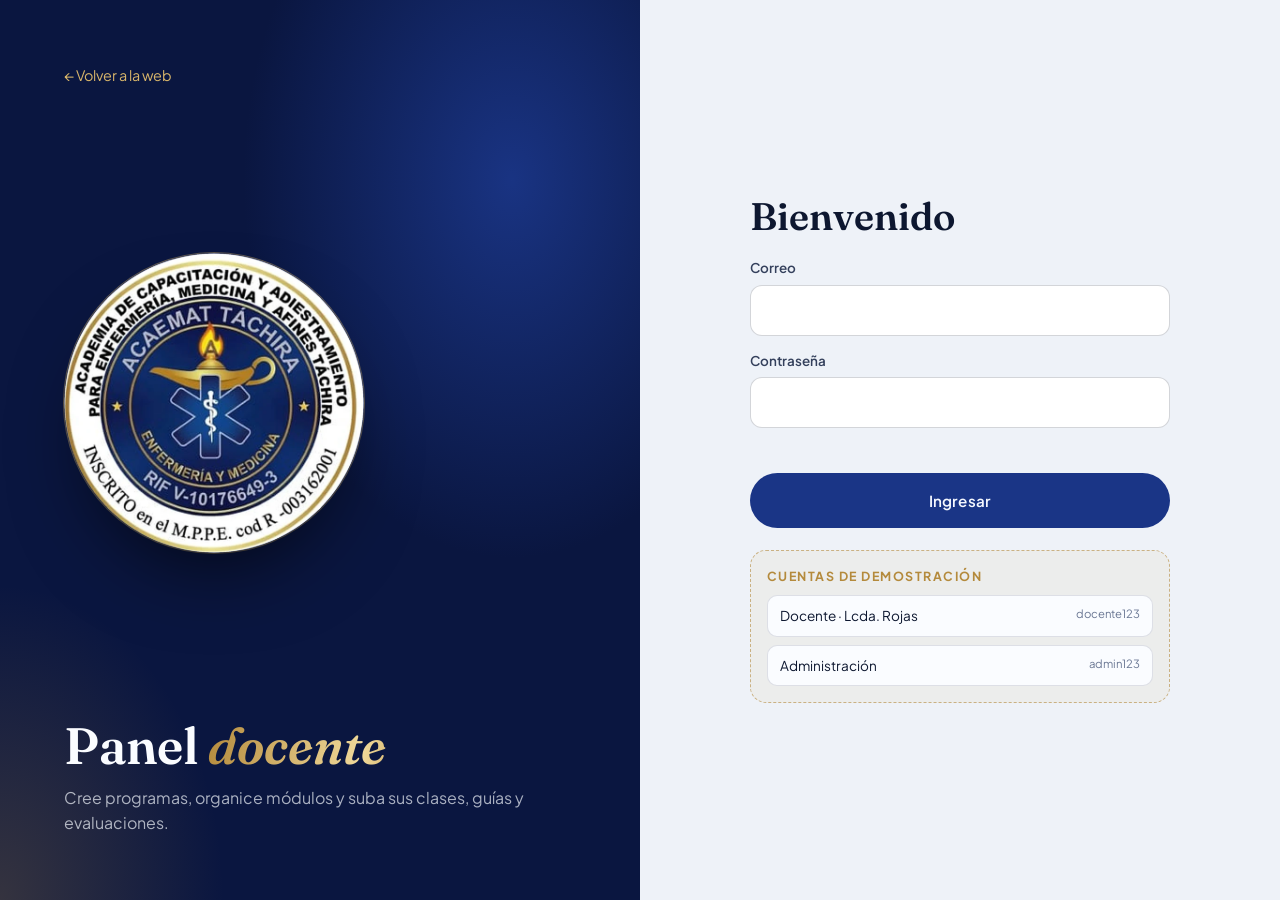
==== admin.html @ 6c2709cf "ACAEMAT Táchira: web pública + aula virtual + panel docente + certificados con QR Co-Authored-By: Cl" ====
<!doctype html>
<html lang="es">
<head>
  <meta charset="utf-8" />
  <meta name="viewport" content="width=device-width, initial-scale=1" />
  <title>Panel docente · ACAEMAT Táchira</title>
  <meta name="theme-color" content="#0A1640" />
  <meta name="robots" content="noindex" />
  <link rel="icon" href="assets/img/favicon.png" />
  <link rel="apple-touch-icon" href="assets/img/apple-touch.png" />
  <link rel="preconnect" href="https://fonts.googleapis.com" />
  <link rel="preconnect" href="https://fonts.gstatic.com" crossorigin />
  <link href="https://fonts.googleapis.com/css2?family=Fraunces:ital,opsz,wght@0,9..144,400;0,9..144,500;0,9..144,600;0,9..144,700;1,9..144,400;1,9..144,500;1,9..144,600&family=Plus+Jakarta+Sans:wght@400;500;600;700;800&display=swap" rel="stylesheet" />
  <link rel="stylesheet" href="styles.css?v=20261112a" />
  <link rel="stylesheet" href="app.css?v=20261112a" />
</head>
<body class="app">
  <div id="app"><noscript><p style="padding:40px">Active JavaScript para usar el Panel docente.</p></noscript></div>
  <script defer src="js/config.js?v=20261112a"></script>
  <script defer src="js/seed.js?v=20261112a"></script>
  <script defer src="js/store.js?v=20261112a"></script>
  <script defer src="lib/qrcode.js?v=20261112a"></script>
  <script defer src="js/cert.js?v=20261112a"></script>
  <script defer src="js/ui.js?v=20261112a"></script>
  <script defer src="js/admin.js?v=20261112a"></script>
</body>
</html>
---- styles.css ----
/* =========================================================================
   ACAEMAT — Estilos base + sitio público
   Paleta tomada del escudo ACAEMAT: azul real, oro de la lámpara y blanco clínico.
   ========================================================================= */

/* ---------- 1. Tokens ---------- */
:root {
  --bg: #EEF2F8;
  --bg-2: #DFE6F1;
  --paper: #FAFCFF;
  --ink: #0D1730;
  --ink-2: #34405C;
  --mute: #6B7894;
  --navy: #1A3586;
  --navy-2: #12276A;
  --navy-3: #0A1640;
  --gold: #B48A3C;
  --gold-2: #D9B66A;
  --gold-3: #F0D99A;
  --line: rgba(13,23,48, .12);
  --line-l: rgba(238,242,248, .14);
  --ok: #2E6B4F;
  --err: #A3262E;

  --f-display: "Fraunces", "Times New Roman", serif;
  --f-body: "Plus Jakarta Sans", system-ui, -apple-system, "Segoe UI", sans-serif;

  --ease-out: cubic-bezier(.16, 1, .3, 1);
  --ease-in-out: cubic-bezier(.65, 0, .35, 1);
  --r: 18px;
  --shadow: 0 1px 2px rgba(13,23,48,.06), 0 12px 32px -12px rgba(10,22,64,.22);
  --pad: clamp(20px, 5vw, 72px);
}

/* ---------- 2. Reset ---------- */
*, *::before, *::after { box-sizing: border-box; }
html { scroll-behavior: smooth; -webkit-text-size-adjust: 100%; }
body { margin: 0; background: var(--bg); color: var(--ink); font: 400 16px/1.6 var(--f-body); -webkit-font-smoothing: antialiased; }
img, svg, video { display: block; max-width: 100%; height: auto; }
a { color: inherit; }
button, input, select, textarea { font: inherit; color: inherit; }
h1, h2, h3, h4 { margin: 0; font-weight: 600; }
p { margin: 0; }
:focus-visible { outline: 2px solid var(--gold); outline-offset: 3px; border-radius: 4px; }
[hidden] { display: none !important; }

/* ---------- 3. Botones y piezas comunes ---------- */
.btn {
  --bgc: var(--ink); --fg: var(--paper);
  display: inline-flex; align-items: center; justify-content: center; gap: .55em;
  padding: .95em 1.6em; border-radius: 999px; border: 1px solid transparent;
  background: var(--bgc); color: var(--fg); text-decoration: none; font-weight: 600; font-size: .95rem; letter-spacing: .01em;
  cursor: pointer; transition: transform .35s var(--ease-out), box-shadow .35s var(--ease-out), background .25s, color .25s;
  position: relative; overflow: hidden; white-space: nowrap;
}
.btn::after { /* brillo dorado al pasar */
  content: ""; position: absolute; inset: 0; background: linear-gradient(110deg, transparent 30%, rgba(240,217,154,.45) 50%, transparent 70%);
  transform: translateX(-120%); transition: transform .8s var(--ease-out);
}
.btn:hover::after { transform: translateX(120%); }
.btn:hover { transform: translateY(-2px); box-shadow: 0 14px 30px -14px rgba(26,53,134,.6); }
.btn:active { transform: translateY(0); }
.btn-navy { --bgc: var(--navy); --fg: #F5F8FF; }
.btn-navy:hover { --bgc: var(--navy-2); }
.btn-gold { --bgc: linear-gradient(135deg, var(--gold-2), var(--gold)); --fg: var(--navy-3); background: linear-gradient(135deg, var(--gold-2), var(--gold)); }
.btn-line { --bgc: transparent; --fg: var(--ink); border-color: rgba(13,23,48,.28); }
.btn-line:hover { border-color: var(--navy); color: var(--navy); }
.btn-ghost { --bgc: transparent; --fg: var(--ink-2); padding: .6em 1em; }
.btn-ghost:hover { box-shadow: none; background: rgba(13,23,48,.06); }
.btn-sm { padding: .65em 1.15em; font-size: .88rem; }
.btn-block { width: 100%; }
.btn[disabled] { opacity: .5; pointer-events: none; }

.eyebrow { display: inline-flex; align-items: center; gap: .6em; font-size: .78rem; font-weight: 700; letter-spacing: .16em; text-transform: uppercase; color: var(--navy); }
.eyebrow--light { color: var(--gold-2); }
.eyebrow .dot { width: 7px; height: 7px; border-radius: 50%; background: var(--gold); box-shadow: 0 0 0 4px rgba(180,138,60,.2); }

em { font-style: italic; }
.gold {
  background: linear-gradient(100deg, var(--gold) 0%, var(--gold-3) 40%, var(--gold) 60%, #8C6A2A 100%);
  background-size: 220% 100%; -webkit-background-clip: text; background-clip: text; color: transparent;
  animation: goldSheen 7s var(--ease-in-out) infinite;
}
@keyframes goldSheen { 0%,100% { background-position: 100% 0; } 50% { background-position: 0 0; } }

/* Portadas tipográficas de cursos */
.cover {
  --c: var(--navy);
  position: relative; aspect-ratio: 16 / 10; border-radius: calc(var(--r) - 6px); overflow: hidden;
  background-color: var(--c); background-size: cover; background-position: center;
  background-image:
    radial-gradient(120% 90% at 85% 10%, rgba(240,217,154,.35), transparent 55%),
    radial-gradient(80% 80% at 0% 100%, rgba(0,0,0,.35), transparent 60%),
    repeating-linear-gradient(135deg, rgba(255,255,255,.035) 0 2px, transparent 2px 14px);
  color: #EAF0FF; isolation: isolate;
}
.cover-art { position: absolute; right: -6%; bottom: -14%; width: 62%; opacity: .9; color: var(--gold-3); transition: transform .9s var(--ease-out); }
.cover-art .ico { width: 100%; height: auto; stroke-width: 1.6; filter: drop-shadow(0 6px 18px rgba(0,0,0,.25)); }
.cover-cat, .cover-hours { position: absolute; top: 14px; font-size: .7rem; font-weight: 700; letter-spacing: .14em; text-transform: uppercase; }
.cover-cat { left: 16px; padding: .35em .8em; border-radius: 99px; background: rgba(255,244,222,.14); backdrop-filter: blur(6px); -webkit-backdrop-filter: blur(6px); }
.cover-hours { right: 16px; font-family: var(--f-display); font-size: 1.05rem; letter-spacing: .02em; text-transform: none; font-weight: 600; }
.cover.has-img .cover-art { display: none; }
.cover.has-img::before { content: ""; position: absolute; inset: 0; background: linear-gradient(180deg, rgba(0,0,0,.35), transparent 45%); z-index: -1; }

.ico { width: 22px; height: 22px; }

/* Toasts */
.toasts { position: fixed; left: 50%; bottom: 24px; transform: translateX(-50%); display: grid; gap: 8px; z-index: 300; pointer-events: none; }
.toast { background: var(--ink); color: var(--paper); padding: .8em 1.3em; border-radius: 12px; font-size: .92rem; box-shadow: var(--shadow); animation: toastIn .45s var(--ease-out); }
.toast.ok { background: var(--ok); } .toast.err { background: var(--err); }
.toast.out { opacity: 0; transform: translateY(8px); transition: .4s var(--ease-out); }
@keyframes toastIn { from { opacity: 0; transform: translateY(12px); } }

/* ---------- 4. Splash ---------- */
.splash {
  position: fixed; inset: 0; z-index: 500; display: grid; place-content: center; justify-items: center; gap: 22px;
  background: var(--navy-3); transition: opacity .7s var(--ease-out), visibility .7s;
  animation: splashSafety .01s 4.5s forwards;
}
.splash img { width: 120px; height: 120px; animation: splashPop 1.2s var(--ease-out) both; }
.splash-line { width: 140px; height: 1px; background: linear-gradient(90deg, transparent, var(--gold-2), transparent); transform-origin: center; animation: splashLine 1.1s .2s var(--ease-out) both; }
.splash.is-out { opacity: 0; visibility: hidden; pointer-events: none; }
@keyframes splashPop { from { opacity: 0; transform: scale(.85) rotate(-8deg); } }
@keyframes splashLine { from { transform: scaleX(0); } }
@keyframes splashSafety { to { opacity: 0; visibility: hidden; pointer-events: none; } }

/* ---------- 5. Navegación ---------- */
.nav {
  position: fixed; top: 14px; left: 50%; transform: translateX(-50%); z-index: 100;
  width: min(1180px, calc(100% - 28px)); display: flex; align-items: center; gap: 28px;
  padding: 10px 12px 10px 16px; border-radius: 999px;
  background: rgba(250,252,255,.62); border: 1px solid rgba(255,255,255,.6);
  backdrop-filter: blur(14px) saturate(1.3); -webkit-backdrop-filter: blur(14px) saturate(1.3);
  transition: background .35s, box-shadow .35s;
}
@supports not (backdrop-filter: blur(1px)) { .nav { background: rgba(250,252,255,.96); } }
.nav.is-scrolled { background: rgba(250,252,255,.9); box-shadow: 0 10px 30px -18px rgba(10,22,64,.35); }
.nav-brand { display: flex; align-items: center; gap: 10px; text-decoration: none; margin-right: auto; }
.nav-brand img { border-radius: 50%; }
.nav-brand span { display: grid; line-height: 1.05; }
.nav-brand strong { font-family: var(--f-display); font-size: 1.35rem; letter-spacing: .06em; color: var(--navy); }
.nav-brand small { font-size: .68rem; letter-spacing: .14em; text-transform: uppercase; color: var(--mute); }
.nav-links { display: flex; gap: 26px; }
.nav-links a { text-decoration: none; font-size: .92rem; font-weight: 500; color: var(--ink-2); position: relative; white-space: nowrap; }
.nav-links a::after { content: ""; position: absolute; left: 0; right: 0; bottom: -4px; height: 1px; background: var(--navy); transform: scaleX(0); transform-origin: right; transition: transform .45s var(--ease-out); }
.nav-links a:hover::after { transform: scaleX(1); transform-origin: left; }
.nav-burger { display: none; width: 42px; height: 42px; border-radius: 50%; border: 0; background: var(--ink); cursor: pointer; place-content: center; gap: 5px; }
.nav-burger span { display: block; width: 16px; height: 1.5px; background: var(--paper); transition: transform .3s var(--ease-out); }
.nav.is-open .nav-burger span:first-child { transform: translateY(3.25px) rotate(45deg); }
.nav.is-open .nav-burger span:last-child { transform: translateY(-3.25px) rotate(-45deg); }

/* ---------- 6. Hero ---------- */
.hero {
  position: relative; min-height: 100svh; display: grid; grid-template-columns: 1.05fr .95fr; align-items: center; gap: 4vw;
  padding: 130px var(--pad) 70px; max-width: 1400px; margin: 0 auto;
}
.hero-paper { position: absolute; inset: 0; z-index: -1; pointer-events: none;
  background:
    radial-gradient(60% 50% at 78% 40%, rgba(217,182,106,.28), transparent 70%),
    radial-gradient(40% 40% at 10% 90%, rgba(26,53,134,.08), transparent 70%);
}
.hero-title { font-family: var(--f-display); font-weight: 600; font-size: clamp(2.6rem, 5.6vw, 5.4rem); line-height: .98; letter-spacing: -.015em; margin: 22px 0 26px; color: var(--ink); }
.hero-title .ln { display: block; }
.hero-title em { font-weight: 500; }
.hero-sub { max-width: 44ch; font-size: clamp(1rem, 1.25vw, 1.15rem); color: var(--ink-2); }
.hero-actions { display: flex; flex-wrap: wrap; gap: 12px; margin-top: 34px; }
.hero-stats { display: flex; gap: clamp(20px, 4vw, 54px); margin: 54px 0 0; padding-top: 26px; border-top: 1px solid var(--line); }
.hero-stats div { display: grid; gap: 2px; }
.hero-stats dt { font-family: var(--f-display); font-size: 2.3rem; font-weight: 600; color: var(--navy); line-height: 1; }
.hero-stats dd { margin: 0; font-size: .82rem; color: var(--mute); }

.hero-seal { position: relative; aspect-ratio: 1; width: min(560px, 100%); justify-self: center; display: grid; place-items: center; }
.seal-ring { position: absolute; inset: 0; width: 100%; height: 100%; animation: spin 60s linear infinite; }
.seal-ring text { font: 600 13.5px var(--f-body); letter-spacing: .32em; fill: var(--navy); opacity: .55; }
.seal-glow { position: absolute; inset: 14%; border-radius: 50%; background: radial-gradient(circle, rgba(240,217,154,.75), rgba(217,182,106,.15) 60%, transparent 72%); filter: blur(18px); }
.seal-img { position: relative; width: 70%; height: auto; aspect-ratio: 1; border-radius: 50%; box-shadow: 0 40px 80px -30px rgba(10,22,64,.55), 0 0 0 1px rgba(180,138,60,.4), 0 0 0 10px rgba(250,252,255,.6); transition: transform .9s var(--ease-out); will-change: transform; }
.seal-card { position: absolute; display: flex; align-items: center; gap: 12px; padding: 12px 16px; border-radius: 14px; background: var(--paper); box-shadow: var(--shadow); font-size: .8rem; line-height: 1.25; animation: float 6s var(--ease-in-out) infinite; }
.seal-card strong { display: block; font-size: .86rem; }
.seal-card small { color: var(--mute); }
.seal-card--a { left: -4%; top: 16%; }
.seal-card--b { right: -6%; bottom: 14%; animation-delay: -3s; }
.mini-ico { width: 30px; height: 30px; border-radius: 50%; display: grid; place-items: center; background: var(--ok); color: #fff; font-weight: 700; }
.mini-bar { width: 44px; height: 6px; border-radius: 9px; background: var(--bg-2); overflow: hidden; }
.mini-bar i { display: block; height: 100%; background: linear-gradient(90deg, var(--gold), var(--navy)); }
@keyframes spin { to { transform: rotate(360deg); } }
@keyframes float { 50% { transform: translateY(-10px); } }

/* ---------- 7. Marquesina ---------- */
.marquee { background: var(--navy); color: var(--gold-3); overflow: hidden; padding: 20px 0; border-block: 1px solid rgba(217,182,106,.35); }
.marquee-track { display: flex; width: max-content; gap: 34px; align-items: center; animation: marquee 42s linear infinite; font-family: var(--f-display); font-size: clamp(1.4rem, 2.4vw, 2rem); font-style: italic; white-space: nowrap; }
.marquee-track i { font-style: normal; font-size: .8em; color: var(--gold); }
.marquee:hover .marquee-track { animation-play-state: paused; }
@keyframes marquee { to { transform: translateX(-50%); } }

/* ---------- 8. Programas ---------- */
.programs { max-width: 1320px; margin: 0 auto; padding: clamp(80px, 11vw, 150px) var(--pad); }
.sec-head { display: grid; gap: 18px; max-width: 760px; margin-bottom: 44px; }
.sec-title { font-family: var(--f-display); font-size: clamp(2.3rem, 4.8vw, 4rem); line-height: 1.02; letter-spacing: -.01em; }
.sec-title em { color: var(--navy); font-weight: 500; }
.sec-title.light { color: var(--paper); }
.sec-lead { color: var(--ink-2); font-size: 1.05rem; max-width: 58ch; }

.filters { display: flex; flex-wrap: wrap; gap: 8px; margin-bottom: 34px; }
.chip { padding: .55em 1.1em; border-radius: 99px; border: 1px solid var(--line); background: transparent; cursor: pointer; font-size: .88rem; font-weight: 500; color: var(--ink-2); transition: .25s var(--ease-out); }
.chip:hover { border-color: var(--navy); color: var(--navy); }
.chip[aria-selected="true"] { background: var(--ink); border-color: var(--ink); color: var(--paper); }
.chip b { font-weight: 600; opacity: .55; margin-left: .3em; }

.course-grid { display: grid; grid-template-columns: repeat(auto-fill, minmax(300px, 1fr)); gap: 22px; }
.course-card {
  position: relative; display: flex; flex-direction: column; gap: 16px; padding: 10px 10px 22px; border-radius: var(--r);
  background: var(--paper); border: 1px solid var(--line); cursor: pointer;
  transition: transform .6s var(--ease-out), box-shadow .6s var(--ease-out), border-color .3s;
  transform-style: preserve-3d; will-change: transform;
}
.course-card::before { /* halo que sigue al puntero */
  content: ""; position: absolute; inset: 0; border-radius: inherit; pointer-events: none; opacity: 0; transition: opacity .4s;
  background: radial-gradient(380px circle at var(--mx, 50%) var(--my, 50%), rgba(217,182,106,.22), transparent 45%);
}
.course-card:hover { box-shadow: 0 30px 60px -30px rgba(10,22,64,.45); border-color: rgba(180,138,60,.45); }
.course-card:hover::before { opacity: 1; }
.course-card:hover .cover-art { transform: translate(-4%, -4%) rotate(-6deg) scale(1.05); }
.course-card.is-hidden { display: none; }
.course-body { padding: 0 10px; display: grid; gap: 8px; flex: 1; }
.course-body h3 { font-family: var(--f-display); font-size: 1.6rem; line-height: 1.08; }
.course-body p { font-size: .93rem; color: var(--ink-2); }
.course-meta { display: flex; flex-wrap: wrap; gap: 6px 14px; padding: 14px 10px 0; margin-top: auto; border-top: 1px dashed var(--line); font-size: .8rem; color: var(--mute); }
.course-meta span::before { content: "◆"; font-size: .6em; color: var(--gold); margin-right: .5em; vertical-align: .15em; }
.badge-feat { position: absolute; top: -10px; right: 18px; z-index: 2; padding: .3em .8em; border-radius: 99px; background: var(--gold-2); color: var(--navy-3); font-size: .7rem; font-weight: 700; letter-spacing: .1em; text-transform: uppercase; }

/* ---------- 9. Método ---------- */
.method { background: var(--navy-3); color: var(--paper); position: relative; overflow: hidden; }
.method::before { content: ""; position: absolute; inset: 0; background: radial-gradient(50% 60% at 85% 20%, rgba(26,53,134,.9), transparent 70%), radial-gradient(40% 50% at 10% 100%, rgba(180,138,60,.18), transparent 70%); }
.method-inner { position: relative; max-width: 1320px; margin: 0 auto; padding: clamp(80px, 11vw, 150px) var(--pad); display: grid; grid-template-columns: 1fr 1.05fr; gap: clamp(40px, 6vw, 90px); align-items: center; }
.method-copy { display: grid; gap: 22px; }
.steps { list-style: none; padding: 0; margin: 20px 0 0; display: grid; gap: 4px; }
.steps li { display: grid; grid-template-columns: 56px 1fr; gap: 14px; padding: 20px 0; border-top: 1px solid var(--line-l); }
.steps .n { font-family: var(--f-display); font-size: 1.6rem; color: var(--gold-2); line-height: 1; }
.steps h3 { font-family: var(--f-display); font-size: 1.55rem; font-weight: 600; margin-bottom: 4px; }
.steps p { color: rgba(238,242,248,.72); font-size: .95rem; }

.device { border-radius: 18px; background: #FAFCFF; color: var(--ink); box-shadow: 0 60px 120px -40px rgba(0,0,0,.7), 0 0 0 1px rgba(217,182,106,.3); overflow: hidden; transform: perspective(1400px) rotateY(-8deg) rotateX(4deg); transition: transform 1s var(--ease-out); }
.device:hover { transform: perspective(1400px) rotateY(-2deg) rotateX(1deg); }
.device-bar { display: flex; align-items: center; gap: 6px; padding: 12px 16px; background: var(--bg-2); font-size: .72rem; color: var(--mute); }
.device-bar i { width: 10px; height: 10px; border-radius: 50%; background: rgba(13,23,48,.18); }
.device-bar span { margin-left: 10px; letter-spacing: .08em; }
.device-body { display: grid; grid-template-columns: 38% 1fr; min-height: 360px; }
.device-body aside { background: var(--paper); border-right: 1px solid var(--line); padding: 18px 14px; display: grid; align-content: start; gap: 6px; font-size: .78rem; }
.d-k { font-size: .62rem; letter-spacing: .14em; text-transform: uppercase; color: var(--mute); margin-top: 8px; font-weight: 700; }
.d-l { padding: 7px 9px; border-radius: 8px; display: flex; gap: 8px; align-items: center; }
.d-l::before { content: ""; flex: none; width: 12px; height: 12px; border-radius: 50%; border: 1.5px solid rgba(13,23,48,.25); }
.d-l.done::before { background: var(--ok); border-color: var(--ok); }
.d-l.now { background: rgba(26,53,134,.08); color: var(--navy); font-weight: 600; }
.d-l.now::before { border-color: var(--navy); }
.d-main { padding: 22px; display: grid; align-content: start; gap: 10px; }
.d-tag { font-size: .62rem; letter-spacing: .14em; text-transform: uppercase; color: var(--navy); font-weight: 700; }
.d-q { font-family: var(--f-display); font-size: 1.35rem; line-height: 1.15; margin-bottom: 6px; }
.d-o { padding: 10px 12px; border: 1px solid var(--line); border-radius: 10px; font-size: .82rem; }
.d-o.sel { border-color: var(--navy); background: rgba(26,53,134,.06); color: var(--navy); font-weight: 600; }
.d-prog { margin-top: 14px; display: grid; gap: 6px; font-size: .7rem; color: var(--mute); }
.d-prog b { height: 8px; border-radius: 9px; background: var(--bg-2); overflow: hidden; }
.d-prog i { display: block; height: 100%; width: 62%; background: linear-gradient(90deg, var(--gold), var(--navy)); border-radius: inherit; transition: width 1.6s var(--ease-out); }

/* ---------- 10. Aval ---------- */
.aval { max-width: 1320px; margin: 0 auto; padding: clamp(80px, 11vw, 150px) var(--pad); display: grid; gap: 70px; }
.aval-quote { margin: 0; max-width: 980px; }
.aval-quote blockquote { margin: 0; font-family: var(--f-display); font-style: italic; font-weight: 500; font-size: clamp(1.8rem, 3.6vw, 3.1rem); line-height: 1.15; color: var(--ink); text-indent: -.4em; }
.aval-quote figcaption { margin-top: 20px; font-size: .78rem; letter-spacing: .16em; text-transform: uppercase; color: var(--navy); font-weight: 700; }
.aval-grid { display: grid; grid-template-columns: repeat(4, 1fr); gap: 0; border-top: 1px solid var(--ink); }
.aval-item { padding: 28px 28px 0 0; display: grid; gap: 10px; align-content: start; }
.aval-item + .aval-item { padding-left: 28px; border-left: 1px solid var(--line); }
.aval-k { font-size: .72rem; letter-spacing: .14em; text-transform: uppercase; color: var(--mute); font-weight: 700; }
.aval-item strong { font-family: var(--f-display); font-size: 1.7rem; font-weight: 600; color: var(--navy); line-height: 1.1; }
.aval-item p { color: var(--ink-2); font-size: .94rem; }

/* ---------- 11. Inscripción ---------- */
.enroll { max-width: 1320px; margin: 0 auto clamp(60px, 8vw, 110px); padding: 0 var(--pad); display: grid; grid-template-columns: 1fr 1fr; gap: clamp(36px, 6vw, 90px); align-items: start; }
.enroll-copy { display: grid; gap: 20px; position: sticky; top: 120px; }
.enroll-facts { list-style: none; padding: 0; margin: 16px 0 0; display: grid; gap: 14px; }
.enroll-facts li { display: grid; gap: 2px; padding-top: 14px; border-top: 1px solid var(--line); }
.enroll-facts span { font-size: .75rem; letter-spacing: .12em; text-transform: uppercase; color: var(--mute); }
.enroll-facts a { color: var(--navy); }
.enroll-form { position: relative; display: grid; gap: 16px; padding: clamp(24px, 3.4vw, 40px); border-radius: 24px; background: var(--paper); border: 1px solid var(--line); box-shadow: var(--shadow); }
label { display: grid; gap: 6px; font-size: .84rem; font-weight: 600; color: var(--ink-2); }
label small { font-weight: 400; color: var(--mute); }
input, select, textarea {
  width: 100%; padding: .8em .95em; border-radius: 12px; border: 1px solid rgba(13,23,48,.18); background: #fff; font-size: .96rem; font-weight: 400;
  transition: border-color .2s, box-shadow .2s;
}
input:focus, select:focus, textarea:focus { outline: none; border-color: var(--navy); box-shadow: 0 0 0 4px rgba(26,53,134,.1); }
input.invalid, select.invalid { border-color: var(--err); }
.row2 { display: grid; grid-template-columns: 1fr 1fr; gap: 14px; }
.form-ok { position: absolute; inset: 0; border-radius: inherit; background: var(--paper); display: grid; place-content: center; justify-items: center; gap: 18px; padding: 30px; text-align: center; animation: toastIn .5s var(--ease-out); }
.form-ok svg { width: 74px; height: 74px; fill: none; stroke: var(--ok); stroke-width: 2.4; stroke-linecap: round; stroke-linejoin: round; }
.form-ok circle { stroke-dasharray: 152; stroke-dashoffset: 152; animation: draw .9s var(--ease-out) forwards; }
.form-ok path { stroke-dasharray: 40; stroke-dashoffset: 40; animation: draw .5s .7s var(--ease-out) forwards; }
@keyframes draw { to { stroke-dashoffset: 0; } }

/* ---------- 12. Pie ---------- */
.foot { background: var(--ink); color: rgba(238,242,248,.75); padding: 70px var(--pad) 34px; display: grid; grid-template-columns: 1fr 1.4fr; gap: 40px; font-size: .9rem; }
.foot-brand { display: flex; gap: 16px; align-items: center; }
.foot-brand img { border-radius: 50%; }
.foot-brand strong { font-family: var(--f-display); font-size: 1.5rem; color: var(--gold-2); letter-spacing: .06em; }
.foot-cols { display: grid; grid-template-columns: repeat(3, 1fr); gap: 20px; }
.foot-cols div { display: grid; gap: 8px; align-content: start; }
.foot-cols h4 { font-size: .72rem; letter-spacing: .16em; text-transform: uppercase; color: var(--gold-2); margin-bottom: 6px; }
.foot-cols a { text-decoration: none; } .foot-cols a:hover { color: var(--paper); }
.foot-note { grid-column: 1 / -1; padding-top: 26px; border-top: 1px solid var(--line-l); font-size: .8rem; color: rgba(238,242,248,.45); }

/* ---------- 13. Diálogo de programa ---------- */
.course-dialog { width: min(860px, calc(100% - 24px)); max-height: calc(100svh - 40px); padding: 0; border: 0; border-radius: 24px; background: var(--paper); color: var(--ink); box-shadow: 0 50px 120px -30px rgba(0,0,0,.6); }
.course-dialog::backdrop { background: rgba(13,23,48,.55); backdrop-filter: blur(4px); -webkit-backdrop-filter: blur(4px); }
.course-dialog[open] { animation: dlgIn .5s var(--ease-out); }
@keyframes dlgIn { from { opacity: 0; transform: translateY(24px) scale(.98); } }
.dlg-inner { display: grid; }
.dlg-inner .cover { aspect-ratio: 21 / 8; border-radius: 0; }
.dlg-body { padding: clamp(22px, 4vw, 40px); display: grid; gap: 18px; }
.dlg-body h2 { font-family: var(--f-display); font-size: clamp(2rem, 4vw, 2.8rem); line-height: 1.02; }
.dlg-facts { display: flex; flex-wrap: wrap; gap: 8px; }
.dlg-facts span { padding: .4em .9em; border-radius: 99px; background: var(--bg); font-size: .82rem; font-weight: 600; color: var(--ink-2); }
.syllabus { display: grid; gap: 0; border-top: 1px solid var(--line); }
.syllabus details { border-bottom: 1px solid var(--line); }
.syllabus summary { cursor: pointer; list-style: none; display: flex; justify-content: space-between; gap: 10px; padding: 14px 0; font-weight: 600; }
.syllabus summary::-webkit-details-marker { display: none; }
.syllabus summary::after { content: "+"; font-size: 1.3rem; line-height: 1; color: var(--navy); transition: transform .3s; }
.syllabus details[open] summary::after { transform: rotate(45deg); }
.syllabus ul { margin: 0 0 14px; padding-left: 20px; color: var(--ink-2); font-size: .92rem; display: grid; gap: 4px; }
.dlg-actions { display: flex; flex-wrap: wrap; gap: 10px; justify-content: flex-end; padding-top: 6px; }
.dlg-close { position: absolute; top: 14px; right: 14px; width: 42px; height: 42px; border-radius: 50%; border: 0; background: rgba(250,252,255,.9); cursor: pointer; font-size: 1.3rem; z-index: 3; }

/* ---------- 14. Revelado ---------- */
.reveal { opacity: 0; transform: translateY(34px); transition: opacity 1s var(--ease-out), transform 1s var(--ease-out); }
.reveal.is-visible { opacity: 1; transform: none; }
.reveal[data-split] { opacity: 1; transform: none; }
.no-js .reveal { opacity: 1; transform: none; }

/* ---------- 15. Responsivo ---------- */
@media (max-width: 1024px) {
  .hero { grid-template-columns: 1fr; padding-top: 120px; text-align: left; }
  .hero-seal { width: min(440px, 88%); order: -1; margin-top: 10px; }
  .method-inner { grid-template-columns: 1fr; }
  .device { transform: none; }
  .enroll { grid-template-columns: 1fr; }
  .enroll-copy { position: static; }
}
@media (max-width: 1120px) {
  .nav-links { position: fixed; top: 72px; left: 0; right: 0; flex-direction: column; gap: 0; padding: 10px; border-radius: 22px; background: var(--paper); box-shadow: var(--shadow); opacity: 0; visibility: hidden; transform: translateY(-8px); transition: .35s var(--ease-out); }
  .nav-links a { padding: 14px 16px; font-size: 1.05rem; }
  .nav.is-open .nav-links { opacity: 1; visibility: visible; transform: none; }
  .nav-burger { display: grid; }
  .nav > .btn { display: none; }
  .aval-grid { grid-template-columns: 1fr; }
  .aval-item + .aval-item { padding-left: 0; border-left: 0; border-top: 1px solid var(--line); margin-top: 24px; }
  .foot { grid-template-columns: 1fr; }
  .seal-card--a { left: -2%; top: 6%; }
  .seal-card--b { right: -2%; bottom: 4%; }
}
@media (max-width: 560px) {
  .hero-stats { gap: 18px; justify-content: space-between; }
  .hero-stats dt { font-size: 1.8rem; }
  .row2 { grid-template-columns: 1fr; }
  .device-body { grid-template-columns: 1fr; }
  .device-body aside { display: none; }
  .foot-cols { grid-template-columns: 1fr 1fr; }
  .seal-card { padding: 9px 12px; font-size: .72rem; }
  .seal-card small { display: none; }
}

/* Solo efectos intrusivos se desactivan con movimiento reducido */
@media (prefers-reduced-motion: reduce) {
  .seal-ring { animation-duration: 180s; }
  .seal-card { animation: none; }
}
.sec-title em.gold, .hero-title em.gold { color: transparent; }
.dlg-inner .cover-art { width: 30%; right: 4%; bottom: -22%; }
label { display: flex; flex-wrap: wrap; align-items: baseline; column-gap: .4em; row-gap: 6px; }
label > input:not([type=radio]):not([type=checkbox]), label > select, label > textarea, label > .hint { flex-basis: 100%; }
@media (max-width: 1024px) { .hero-seal { width: min(360px, 74%); } }
@media (max-width: 560px) { .hero { padding-top: 104px; gap: 18px; } .hero-seal { width: 66%; } .seal-card--a { left: -18%; } .seal-card--b { right: -18%; } }

@media (max-width: 1200px) and (min-width: 821px) {
  .aval-grid { grid-template-columns: 1fr 1fr; }
  .aval-item:nth-child(odd) { padding-left: 0; border-left: 0; }
  .aval-item:nth-child(n+3) { border-top: 1px solid var(--line); margin-top: 24px; }
}

/* =========================================================================
   ACAEMAT Táchira — Identidad propia
   Portada nocturna en azul real, pulso de ECG y franja dorada.
   ========================================================================= */
body { overflow-x: clip; }
.hero-title { font-weight: 500; font-size: clamp(2.5rem, 5vw, 4.7rem); line-height: 1.02; letter-spacing: -.025em; font-variation-settings: "opsz" 144; }
.sec-title { font-weight: 500; font-size: clamp(2.1rem, 4.2vw, 3.5rem); line-height: 1.06; letter-spacing: -.02em; font-variation-settings: "opsz" 144; }
.course-body h3 { font-weight: 500; font-size: 1.4rem; letter-spacing: -.01em; }
.nav-brand strong { font-size: 1.2rem; letter-spacing: .08em; }

/* Portada oscura a todo lo ancho */
.hero { isolation: isolate; color: #F5F8FF; }
.hero-paper {
  inset: 0 auto 0 50%; width: 100vw; margin-left: -50vw; overflow: hidden;
  background:
    radial-gradient(55% 60% at 76% 42%, rgba(217,182,106,.22), transparent 70%),
    radial-gradient(45% 50% at 8% 100%, rgba(66,120,230,.28), transparent 70%),
    linear-gradient(160deg, #13296E 0%, #0A1640 55%, #060E2B 100%);
}
.hero-paper::before { /* retícula clínica muy sutil */
  content: ""; position: absolute; inset: 0; opacity: .5;
  background-image: linear-gradient(rgba(255,255,255,.035) 1px, transparent 1px), linear-gradient(90deg, rgba(255,255,255,.035) 1px, transparent 1px);
  background-size: 48px 48px;
  -webkit-mask-image: radial-gradient(80% 70% at 50% 40%, #000, transparent);
          mask-image: radial-gradient(80% 70% at 50% 40%, #000, transparent);
}
.hero-pulse { position: absolute; left: 0; right: 0; bottom: 9%; width: 100%; height: 120px; overflow: visible; }
.hero-pulse path { fill: none; stroke: var(--gold-2); stroke-width: 2; stroke-linejoin: round; stroke-linecap: round; opacity: .55;
  stroke-dasharray: 260 2400; stroke-dashoffset: 2660; animation: pulseRun 5.5s linear infinite; filter: drop-shadow(0 0 6px rgba(240,217,154,.8)); }
@keyframes pulseRun { to { stroke-dashoffset: 0; } }
.hero .eyebrow { color: var(--gold-2); }
.hero .eyebrow .dot { background: #FF6B5A; box-shadow: 0 0 0 4px rgba(255,107,90,.22); animation: beat 1.4s ease-in-out infinite; }
@keyframes beat { 0%, 60%, 100% { transform: scale(1); } 15% { transform: scale(1.45); } 30% { transform: scale(1.1); } 45% { transform: scale(1.35); } }
.hero-title { color: #FFFFFF; }
.hero-sub { color: rgba(238,242,248,.76); }
.hero .btn-navy { --bgc: linear-gradient(135deg, var(--gold-2), var(--gold)); --fg: #0A1640; background: linear-gradient(135deg, var(--gold-2), var(--gold)); }
.hero .btn-line { --fg: #F5F8FF; border-color: rgba(238,242,248,.35); }
.hero .btn-line:hover { border-color: var(--gold-2); color: var(--gold-2); }
.hero-stats { border-top-color: rgba(238,242,248,.14); }
.hero-stats dt { color: var(--gold-2); }
.hero-stats dd { color: rgba(238,242,248,.6); }
.seal-ring text { fill: var(--gold-2); opacity: .7; }
.seal-glow { background: radial-gradient(circle, rgba(240,217,154,.55), rgba(66,120,230,.18) 60%, transparent 72%); }
.seal-img { box-shadow: 0 40px 90px -30px rgba(0,0,0,.7), 0 0 0 1px rgba(217,182,106,.6), 0 0 0 12px rgba(255,255,255,.06); }
.seal-card { color: var(--ink); }

/* Navegación sobre la portada oscura */
.nav { background: rgba(250,252,255,.88); }

/* Franja dorada */
.marquee { background: linear-gradient(90deg, var(--gold), var(--gold-2) 50%, var(--gold)); color: #0A1640; border-block: 0; }
.marquee-track { font-style: normal; font-weight: 500; letter-spacing: -.01em; }
.marquee-track i { color: #B23A3A; font-size: .7em; }

@media (max-width: 1024px) { .hero-pulse { bottom: auto; top: 46%; } }
---- app.css ----
/* =========================================================================
   ACAEMAT — Aula virtual y panel docente (se carga después de styles.css)
   ========================================================================= */
body.app { background: var(--bg); min-height: 100svh; }

/* ---------- Acceso ---------- */
.auth { min-height: 100svh; display: grid; grid-template-columns: 1fr 1fr; }
.auth-art { position: relative; overflow: hidden; background: var(--navy-3); color: var(--paper); padding: clamp(28px, 5vw, 64px); display: grid; align-content: space-between; gap: 40px; }
.auth-art::before { content: ""; position: absolute; inset: 0; background: radial-gradient(60% 60% at 80% 20%, rgba(26,53,134,.95), transparent 70%), radial-gradient(50% 50% at 0% 100%, rgba(180,138,60,.25), transparent 70%); }
.auth-art > * { position: relative; }
.auth-art .back { color: var(--gold-2); text-decoration: none; font-size: .9rem; }
.auth-seal { width: min(300px, 70%); border-radius: 50%; box-shadow: 0 40px 80px -30px rgba(0,0,0,.7), 0 0 0 1px rgba(217,182,106,.4); animation: float 7s var(--ease-in-out) infinite; }
.auth-art h1 { font-family: var(--f-display); font-size: clamp(2.2rem, 4vw, 3.6rem); line-height: 1; font-weight: 600; }
.auth-art p { color: rgba(238,242,248,.7); max-width: 40ch; margin-top: 14px; }
.auth-panel { display: grid; place-items: center; padding: clamp(24px, 5vw, 60px); }
.auth-box { width: min(420px, 100%); display: grid; gap: 22px; }
.auth-box h2 { font-family: var(--f-display); font-size: 2.4rem; line-height: 1; }
.tabs { display: flex; gap: 4px; padding: 4px; background: var(--bg-2); border-radius: 99px; }
.tabs button { flex: 1; padding: .6em 1em; border: 0; border-radius: 99px; background: transparent; cursor: pointer; font-weight: 600; color: var(--ink-2); }
.tabs button[aria-selected="true"] { background: var(--paper); color: var(--navy); box-shadow: 0 2px 8px rgba(13,23,48,.1); }
.auth-form { display: grid; gap: 14px; }
.demo-accounts { display: grid; gap: 8px; padding: 16px; border-radius: 16px; border: 1px dashed rgba(180,138,60,.6); background: rgba(217,182,106,.08); }
.demo-accounts p { font-size: .78rem; letter-spacing: .12em; text-transform: uppercase; font-weight: 700; color: var(--gold); }
.demo-accounts button { display: flex; justify-content: space-between; gap: 10px; text-align: left; padding: .65em .9em; border-radius: 10px; border: 1px solid var(--line); background: var(--paper); cursor: pointer; font-size: .85rem; transition: border-color .2s; }
.demo-accounts button:hover { border-color: var(--navy); }
.demo-accounts small { color: var(--mute); }
.form-err { color: var(--err); font-size: .88rem; min-height: 1.2em; }

/* ---------- Estructura ---------- */
.shell { display: grid; grid-template-columns: 264px 1fr; min-height: 100svh; }
.side { position: sticky; top: 0; height: 100svh; display: flex; flex-direction: column; gap: 6px; padding: 22px 16px; background: var(--navy-3); color: rgba(238,242,248,.78); }
.side-brand { display: flex; align-items: center; gap: 10px; padding: 4px 8px 22px; text-decoration: none; color: inherit; }
.side-brand img { width: 42px; height: 42px; border-radius: 50%; }
.side-brand strong { display: block; font-family: var(--f-display); font-size: 1.35rem; letter-spacing: .06em; color: var(--gold-2); line-height: 1; }
.side-brand small { font-size: .68rem; letter-spacing: .14em; text-transform: uppercase; }
.side a.nl, .side button.nl { display: flex; align-items: center; gap: 12px; padding: .75em .9em; border-radius: 12px; border: 0; background: transparent; color: inherit; text-decoration: none; font-size: .93rem; font-weight: 500; cursor: pointer; width: 100%; text-align: left; transition: background .2s, color .2s; }
.side .nl:hover { background: rgba(238,242,248,.07); color: var(--paper); }
.side .nl.on { background: rgba(217,182,106,.16); color: var(--gold-3); }
.side .nl .ico { width: 19px; height: 19px; stroke-width: 3.4; }
.side .nl .count { margin-left: auto; min-width: 22px; padding: 0 6px; border-radius: 99px; background: var(--gold-2); color: var(--navy-3); font-size: .72rem; font-weight: 700; text-align: center; }
.side-sep { height: 1px; background: var(--line-l); margin: 10px 8px; }
.side-user { margin-top: auto; display: flex; align-items: center; gap: 10px; padding: 12px 8px 0; border-top: 1px solid var(--line-l); }
.avatar { flex: none; width: 38px; height: 38px; border-radius: 50%; display: grid; place-items: center; background: linear-gradient(135deg, var(--gold-2), var(--gold)); color: var(--navy-3); font-weight: 700; font-size: .85rem; }
.side-user div { min-width: 0; line-height: 1.2; }
.side-user strong { display: block; color: var(--paper); font-size: .88rem; white-space: nowrap; overflow: hidden; text-overflow: ellipsis; }
.side-user small { font-size: .74rem; }
.main { min-width: 0; padding: clamp(20px, 3.5vw, 44px); }
.topbar { display: none; }
.page-head { display: flex; flex-wrap: wrap; align-items: end; justify-content: space-between; gap: 16px; margin-bottom: 30px; }
.page-head h1 { font-family: var(--f-display); font-size: clamp(2rem, 3.6vw, 3rem); line-height: 1; }
.page-head p { color: var(--mute); margin-top: 6px; }
.crumbs { font-size: .84rem; color: var(--mute); margin-bottom: 8px; }
.crumbs a { color: var(--navy); text-decoration: none; }

/* ---------- Tarjetas ---------- */
.grid-cards { display: grid; grid-template-columns: repeat(auto-fill, minmax(280px, 1fr)); gap: 20px; }
.mc { display: flex; flex-direction: column; gap: 14px; padding: 10px 10px 18px; border-radius: var(--r); background: var(--paper); border: 1px solid var(--line); text-decoration: none; transition: transform .45s var(--ease-out), box-shadow .45s var(--ease-out); }
.mc:hover { transform: translateY(-4px); box-shadow: var(--shadow); }
.mc h3 { font-family: var(--f-display); font-size: 1.45rem; line-height: 1.08; padding: 0 8px; }
.mc .mc-foot { padding: 0 8px; display: grid; gap: 8px; margin-top: auto; }
.bar { height: 7px; border-radius: 9px; background: var(--bg-2); overflow: hidden; }
.bar i { display: block; height: 100%; border-radius: inherit; background: linear-gradient(90deg, var(--gold), var(--navy)); transition: width 1s var(--ease-out); }
.mc-row { display: flex; justify-content: space-between; font-size: .8rem; color: var(--mute); }
.pill { display: inline-flex; align-items: center; gap: .4em; padding: .3em .8em; border-radius: 99px; font-size: .74rem; font-weight: 700; letter-spacing: .04em; background: var(--bg-2); color: var(--ink-2); }
.pill.ok { background: rgba(46,107,79,.12); color: var(--ok); }
.pill.navy { background: rgba(26,53,134,.1); color: var(--navy); }
.pill.gold { background: rgba(217,182,106,.25); color: #7A5A1D; }

.empty { padding: 48px 24px; border-radius: var(--r); border: 1px dashed rgba(13,23,48,.2); text-align: center; display: grid; gap: 12px; justify-items: center; color: var(--ink-2); }
.empty .ico { width: 46px; height: 46px; color: var(--gold); }
.empty h3 { font-family: var(--f-display); font-size: 1.7rem; }

.panel { background: var(--paper); border: 1px solid var(--line); border-radius: var(--r); padding: clamp(18px, 2.4vw, 28px); }
.panel h2 { font-family: var(--f-display); font-size: 1.7rem; line-height: 1.05; margin-bottom: 14px; }
.stats { display: grid; grid-template-columns: repeat(auto-fit, minmax(180px, 1fr)); gap: 16px; margin-bottom: 26px; }
.stat { padding: 20px; border-radius: var(--r); background: var(--paper); border: 1px solid var(--line); display: grid; gap: 6px; }
.stat b { font-family: var(--f-display); font-size: 2.6rem; line-height: 1; color: var(--navy); font-weight: 600; }
.stat span { font-size: .84rem; color: var(--mute); }

/* ---------- Vista de curso ---------- */
.course-hero { display: grid; grid-template-columns: 1.2fr 1fr; gap: 28px; align-items: center; margin-bottom: 30px; }
.course-hero .cover { aspect-ratio: 16 / 9; }
.course-hero h1 { font-family: var(--f-display); font-size: clamp(2rem, 3.8vw, 3.2rem); line-height: 1; margin: 10px 0 14px; }
.course-hero .lead { color: var(--ink-2); }
.course-hero .actions { display: flex; flex-wrap: wrap; gap: 10px; margin-top: 22px; }

.player { display: grid; grid-template-columns: 320px 1fr; gap: 24px; align-items: start; }
.syl { position: sticky; top: 20px; max-height: calc(100svh - 40px); overflow: auto; background: var(--paper); border: 1px solid var(--line); border-radius: var(--r); padding: 18px 12px; }
.syl-head { padding: 0 8px 14px; border-bottom: 1px solid var(--line); margin-bottom: 8px; display: grid; gap: 8px; }
.syl-head strong { font-family: var(--f-display); font-size: 1.25rem; line-height: 1.1; }
.syl-mod { font-size: .68rem; letter-spacing: .14em; text-transform: uppercase; color: var(--mute); font-weight: 700; padding: 14px 8px 6px; }
.syl a { display: grid; grid-template-columns: 18px 1fr auto; align-items: start; gap: 10px; padding: 9px 8px; border-radius: 10px; text-decoration: none; font-size: .88rem; line-height: 1.3; color: var(--ink-2); }
.syl a:hover { background: var(--bg); }
.syl a.on { background: rgba(26,53,134,.08); color: var(--navy); font-weight: 600; }
.syl a .chk { width: 16px; height: 16px; margin-top: 1px; border-radius: 50%; border: 1.5px solid rgba(13,23,48,.28); display: grid; place-items: center; font-size: 10px; color: #fff; }
.syl a.done .chk { background: var(--ok); border-color: var(--ok); }
.syl a small { color: var(--mute); font-weight: 400; font-size: .72rem; white-space: nowrap; }

.lesson { background: var(--paper); border: 1px solid var(--line); border-radius: var(--r); overflow: hidden; }
.lesson-head { padding: clamp(20px, 3vw, 34px) clamp(20px, 3vw, 40px) 0; display: grid; gap: 8px; }
.lesson-head h1 { font-family: var(--f-display); font-size: clamp(1.9rem, 3.2vw, 2.7rem); line-height: 1.02; }
.lesson-body { padding: 20px clamp(20px, 3vw, 40px) 30px; }
.prose { max-width: 70ch; font-size: 1.02rem; color: var(--ink-2); }
.prose h3 { font-family: var(--f-display); font-size: 1.6rem; color: var(--ink); margin: 1.4em 0 .4em; }
.prose h3:first-child { margin-top: 0; }
.prose p { margin: 0 0 1em; }
.prose ul { margin: 0 0 1.2em; padding-left: 1.2em; display: grid; gap: .35em; }
.prose li::marker { color: var(--gold); }
.prose strong { color: var(--ink); }
.media { position: relative; aspect-ratio: 16 / 9; background: var(--navy-3); border-radius: 14px; overflow: hidden; margin-bottom: 22px; }
.media iframe, .media video { position: absolute; inset: 0; width: 100%; height: 100%; border: 0; }
.media.doc { aspect-ratio: 4 / 5; max-height: 80svh; background: var(--bg-2); }
.media-empty { position: absolute; inset: 0; display: grid; place-content: center; justify-items: center; gap: 12px; text-align: center; color: rgba(238,242,248,.75); padding: 20px; }
.media-empty .ico { width: 54px; height: 54px; color: var(--gold-2); }
.media.doc .media-empty { color: var(--ink-2); }
.lesson-foot { display: flex; flex-wrap: wrap; align-items: center; justify-content: space-between; gap: 12px; padding: 18px clamp(20px, 3vw, 40px); border-top: 1px solid var(--line); background: var(--bg); }
.lesson-foot .nav-btns { display: flex; gap: 8px; }

/* Evaluaciones */
.quiz { display: grid; gap: 22px; max-width: 70ch; }
.q { display: grid; gap: 10px; }
.q > p { font-weight: 600; font-size: 1.02rem; }
.q label { display: flex; align-items: center; gap: 12px; padding: .8em 1em; border-radius: 12px; border: 1px solid var(--line); font-weight: 500; cursor: pointer; transition: border-color .2s, background .2s; }
.q label:hover { border-color: rgba(26,53,134,.4); }
.q input { width: auto; accent-color: var(--navy); }
.q label.right { border-color: var(--ok); background: rgba(46,107,79,.08); }
.q label.wrong { border-color: var(--err); background: rgba(163,38,46,.06); }
.score { padding: 16px 20px; border-radius: 14px; font-weight: 600; }
.score.pass { background: rgba(46,107,79,.1); color: var(--ok); }
.score.fail { background: rgba(163,38,46,.08); color: var(--err); }

/* ---------- Certificado (anverso + reverso) ---------- */
.cert-wrap { display: grid; gap: 22px; justify-items: center; container-type: inline-size; width: 100%; }
.cert-actions { display: flex; flex-wrap: wrap; gap: 10px; justify-content: center; }
.cx {
  --u: min(1cqw, 10px);
  position: relative; width: min(1000px, 100%); aspect-ratio: 297 / 210; overflow: hidden;
  background: #FFFFFF; color: var(--ink); font-size: calc(var(--u) * 1.4); line-height: 1.4;
  box-shadow: 0 2px 4px rgba(13,23,48,.06), 0 30px 60px -30px rgba(10,22,64,.35); border-radius: 6px;
}
/* Anverso */
.cx-front { display: grid; grid-template-columns: 29% 1fr; }
.cx-side {
  position: relative; display: grid; grid-template-rows: auto 1fr auto; gap: calc(var(--u) * 2); justify-items: center; text-align: center;
  padding: calc(var(--u) * 4.5) calc(var(--u) * 3) calc(var(--u) * 3.5); color: rgba(255,244,222,.85);
  background:
    radial-gradient(120% 70% at 50% 0%, rgba(217,182,106,.25), transparent 60%),
    repeating-linear-gradient(135deg, rgba(240,217,154,.06) 0 1px, transparent 1px calc(var(--u) * 1.6)),
    linear-gradient(170deg, #1A3586, #0A1640 70%);
}
.cx-side::after { content: ""; position: absolute; top: 0; bottom: 0; right: 0; width: calc(var(--u) * .5); background: linear-gradient(180deg, var(--gold-3), var(--gold), #8C6A2A, var(--gold-2)); }
.cx-brand { display: grid; justify-items: center; gap: calc(var(--u) * .7); }
.cx-brand img { width: calc(var(--u) * 13); height: auto; border-radius: 50%; box-shadow: 0 0 0 calc(var(--u) * .35) rgba(217,182,106,.6), 0 calc(var(--u)) calc(var(--u) * 3) rgba(0,0,0,.4); }
.cx-brand strong { font-family: var(--f-display); font-size: calc(var(--u) * 3.4); letter-spacing: .14em; color: var(--gold-3); line-height: 1; margin-top: calc(var(--u) * .8); }
.cx-brand span { font-size: calc(var(--u) * 1.05); letter-spacing: .08em; text-transform: uppercase; line-height: 1.45; }
.cx-verify { align-self: end; display: grid; justify-items: center; gap: calc(var(--u) * .8); }
.cx-qr { width: calc(var(--u) * 13.5); padding: calc(var(--u) * .9); background: #fff; border-radius: calc(var(--u) * 1); }
.cx-qr svg { display: block; width: 100%; height: auto; }
.cx-verify p { font-size: calc(var(--u) * 1.05); line-height: 1.35; }
.cx-verify code { font-family: var(--f-body); font-size: calc(var(--u) * 1.15); font-weight: 700; letter-spacing: .08em; color: var(--gold-3); }
.cx-legal { font-size: calc(var(--u) * .95); letter-spacing: .06em; color: rgba(255,244,222,.6); }
.cx-main { position: relative; display: grid; grid-template-rows: auto 1fr auto auto; padding: calc(var(--u) * 4.5) calc(var(--u) * 5.5) calc(var(--u) * 4); isolation: isolate; }
.cx-water { position: absolute; z-index: -1; right: calc(var(--u) * -9); top: 50%; width: calc(var(--u) * 46); transform: translateY(-50%); opacity: .06; filter: grayscale(1); border-radius: 50%; }
.cx-head { display: flex; justify-content: space-between; align-items: center; padding-bottom: calc(var(--u) * 1.4); border-bottom: 1px solid rgba(180,138,60,.45); }
.cx-kicker { font-size: calc(var(--u) * 1.15); font-weight: 700; letter-spacing: .32em; text-transform: uppercase; color: var(--navy); display: inline-flex; align-items: center; gap: calc(var(--u)); }
.cx-kicker::before { content: ""; width: calc(var(--u) * 3); height: 2px; background: var(--gold); }
.cx-no { font-size: calc(var(--u) * 1.05); letter-spacing: .12em; color: var(--mute); }
.cx-body { align-self: center; display: grid; gap: calc(var(--u) * .9); }
.cx-lead, .cx-text { font-size: calc(var(--u) * 1.55); color: var(--ink-2); }
.cx-name { font-family: var(--f-display); font-weight: 600; font-size: calc(var(--u) * 6.4); line-height: .95; letter-spacing: -.01em; color: var(--ink); margin: calc(var(--u) * .3) 0; }
.cx-ci { font-size: calc(var(--u) * 1.3); letter-spacing: .14em; text-transform: uppercase; color: var(--gold); font-weight: 700; margin-bottom: calc(var(--u) * 1.2); }
.cx-course { font-family: var(--f-display); font-style: italic; font-weight: 600; font-size: calc(var(--u) * 3.4); line-height: 1.05; color: var(--navy); }
.cx-facts { display: grid; grid-template-columns: repeat(auto-fit, minmax(0, 1fr)); margin: calc(var(--u) * 2) 0 calc(var(--u) * 3); border-top: 1px solid var(--line); border-bottom: 1px solid var(--line); }
.cx-facts div { padding: calc(var(--u) * 1.2) calc(var(--u) * 1.4) calc(var(--u) * 1.2) 0; }
.cx-facts div + div { padding-left: calc(var(--u) * 1.6); border-left: 1px solid var(--line); }
.cx-facts dt { font-size: calc(var(--u) * .95); letter-spacing: .16em; text-transform: uppercase; color: var(--mute); font-weight: 700; }
.cx-facts dd { margin: calc(var(--u) * .3) 0 0; font-size: calc(var(--u) * 1.45); font-weight: 600; color: var(--ink); }
.cx-sigs { display: grid; grid-template-columns: 1fr 1fr; gap: calc(var(--u) * 5); }
.cx-sigs div { display: grid; gap: calc(var(--u) * .2); }
.cx-sigs .ln { height: 1px; background: var(--ink); margin-bottom: calc(var(--u) * .8); }
.cx-sigs strong { font-size: calc(var(--u) * 1.35); }
.cx-sigs small { font-size: calc(var(--u) * 1.05); color: var(--mute); letter-spacing: .06em; }
/* Reverso */
.cx-back { display: grid; grid-template-rows: auto 1fr auto; padding: 0; }
.cx-back::before { content: ""; position: absolute; left: 0; top: 0; bottom: 0; width: calc(var(--u) * .9); background: linear-gradient(180deg, var(--navy), var(--navy-3)); }
.cx-bhead { display: flex; justify-content: space-between; align-items: center; gap: calc(var(--u) * 3); padding: calc(var(--u) * 3.6) calc(var(--u) * 5) calc(var(--u) * 2) calc(var(--u) * 5.5); border-bottom: 1px solid rgba(180,138,60,.45); }
.cx-bhead h3 { font-family: var(--f-display); font-size: calc(var(--u) * 3.6); line-height: 1; color: var(--ink); margin-top: calc(var(--u) * .8); }
.cx-bhead img { width: calc(var(--u) * 7); height: auto; border-radius: 50%; }
.cx-bgrid { display: grid; grid-template-columns: 27% 1fr; gap: calc(var(--u) * 4); padding: calc(var(--u) * 2.6) calc(var(--u) * 5) calc(var(--u) * 1.5) calc(var(--u) * 5.5); min-height: 0; }
.cx-summary { display: grid; align-content: start; gap: calc(var(--u) * 1.6); font-size: calc(var(--u) * 1.2); color: var(--ink-2); }
.cx-summary dl { display: grid; grid-template-columns: 1fr 1fr; gap: 0; margin: 0; border-top: 1px solid var(--line); }
.cx-summary dl div { padding: calc(var(--u) * .9) 0; border-bottom: 1px solid var(--line); }
.cx-summary dt { font-size: calc(var(--u) * .85); letter-spacing: .14em; text-transform: uppercase; color: var(--mute); font-weight: 700; }
.cx-summary dd { margin: 0; font-family: var(--f-display); font-size: calc(var(--u) * 2.1); font-weight: 600; color: var(--navy); line-height: 1.1; }
.cx-approval { font-size: calc(var(--u) * 1.05); padding: calc(var(--u) * 1) calc(var(--u) * 1.2); border-radius: calc(var(--u) * .8); background: rgba(217,182,106,.14); color: #6B4E17; }
.cx-modules { list-style: none; margin: 0; padding: 0; columns: 2; column-gap: calc(var(--u) * 3.5); }
.cx-modules > li { break-inside: avoid; display: grid; grid-template-columns: calc(var(--u) * 4) 1fr; gap: calc(var(--u) * 1.2); margin-bottom: calc(var(--u) * 2); }
.cx-mn { font-family: var(--f-display); font-size: calc(var(--u) * 2.6); color: var(--gold); line-height: 1; font-weight: 600; }
.cx-modules h4 { font-size: calc(var(--u) * 1.45); font-weight: 700; color: var(--ink); line-height: 1.25; margin-bottom: calc(var(--u) * .6); }
.cx-modules ul { margin: 0; padding: 0; list-style: none; display: grid; gap: calc(var(--u) * .35); }
.cx-modules ul li { font-size: calc(var(--u) * 1.2); color: var(--ink-2); padding-left: calc(var(--u) * 1.3); position: relative; }
.cx-modules ul li::before { content: ""; position: absolute; left: 0; top: .6em; width: calc(var(--u) * .5); height: calc(var(--u) * .5); border-radius: 50%; background: var(--gold); }
.cx-modules em { font-style: normal; font-size: .82em; color: var(--mute); }
.cx-back.dense .cx-modules ul li { font-size: calc(var(--u) * 1.05); }
.cx-back.dense .cx-modules > li { margin-bottom: calc(var(--u) * 1.3); }
.cx-bfoot { display: flex; justify-content: space-between; gap: calc(var(--u) * 2); padding: calc(var(--u) * 1.4) calc(var(--u) * 5) calc(var(--u) * 2) calc(var(--u) * 5.5); font-size: calc(var(--u) * 1); color: var(--mute); border-top: 1px solid var(--line); }
.cx-bfoot strong { color: var(--navy); letter-spacing: .06em; }
.verdict.warn { border-color: rgba(180,138,60,.5); } .verdict.warn .mark { background: var(--gold); }
.tag-ok, .tag-bad { font-style: normal; font-size: .72rem; font-weight: 700; padding: .15em .6em; border-radius: 99px; margin-left: .4em; vertical-align: middle; }
.tag-ok { background: rgba(46,107,79,.12); color: var(--ok); } .tag-bad { background: rgba(163,38,46,.1); color: var(--err); }

/* ---------- Tablas y formularios del panel ---------- */
.table-wrap { overflow-x: auto; border-radius: var(--r); border: 1px solid var(--line); background: var(--paper); }
table { width: 100%; border-collapse: collapse; font-size: .9rem; }
th { text-align: left; font-size: .72rem; letter-spacing: .12em; text-transform: uppercase; color: var(--mute); padding: 14px 16px; border-bottom: 1px solid var(--line); background: var(--bg); white-space: nowrap; }
td { padding: 14px 16px; border-bottom: 1px solid var(--line); vertical-align: middle; }
tr:last-child td { border-bottom: 0; }
td .who { display: flex; align-items: center; gap: 10px; }
td .who small { display: block; color: var(--mute); }
.row-actions { display: flex; gap: 6px; justify-content: flex-end; flex-wrap: wrap; }
.icon-btn { width: 34px; height: 34px; border-radius: 10px; border: 1px solid var(--line); background: var(--paper); cursor: pointer; display: grid; place-items: center; color: var(--ink-2); transition: .2s; font-size: .95rem; }
.icon-btn:hover { border-color: var(--navy); color: var(--navy); }
.icon-btn.danger:hover { border-color: var(--err); color: var(--err); }
.toolbar { display: flex; flex-wrap: wrap; gap: 10px; align-items: center; margin-bottom: 18px; }
.toolbar input[type=search] { max-width: 320px; }

.editor { display: grid; grid-template-columns: 380px 1fr; gap: 24px; align-items: start; }
.form-grid { display: grid; gap: 14px; }
.switch { display: flex; align-items: center; justify-content: space-between; gap: 12px; padding: .75em 1em; border-radius: 12px; border: 1px solid var(--line); background: #fff; }
.switch input { width: 42px; height: 24px; appearance: none; -webkit-appearance: none; border-radius: 99px; background: var(--bg-2); position: relative; cursor: pointer; padding: 0; border: 0; transition: background .2s; }
.switch input::after { content: ""; position: absolute; top: 3px; left: 3px; width: 18px; height: 18px; border-radius: 50%; background: #fff; box-shadow: 0 1px 3px rgba(0,0,0,.2); transition: transform .25s var(--ease-out); }
.switch input:checked { background: var(--ok); }
.switch input:checked::after { transform: translateX(18px); }
.swatches { display: flex; gap: 8px; flex-wrap: wrap; }
.swatches button { width: 30px; height: 30px; border-radius: 50%; border: 2px solid transparent; cursor: pointer; box-shadow: inset 0 0 0 2px #fff; }
.swatches button[aria-pressed="true"] { border-color: var(--ink); }
.icons-pick { display: flex; gap: 6px; flex-wrap: wrap; }
.icons-pick button { width: 40px; height: 40px; border-radius: 10px; border: 1px solid var(--line); background: #fff; cursor: pointer; display: grid; place-items: center; color: var(--ink-2); }
.icons-pick button[aria-pressed="true"] { border-color: var(--navy); color: var(--navy); background: rgba(26,53,134,.06); }
.cover-up { display: flex; gap: 8px; align-items: center; flex-wrap: wrap; }

.mod { border: 1px solid var(--line); border-radius: 16px; background: #fff; margin-bottom: 14px; overflow: hidden; }
.mod-head { display: flex; align-items: center; gap: 10px; padding: 12px 14px; background: var(--bg); border-bottom: 1px solid var(--line); }
.mod-head .n { font-family: var(--f-display); font-size: 1.3rem; color: var(--gold); width: 26px; }
.mod-head input { border: 0; background: transparent; font-weight: 700; padding: .3em .4em; }
.mod-head input:focus { background: #fff; box-shadow: none; }
.les { display: flex; align-items: center; gap: 12px; padding: 10px 14px; border-bottom: 1px solid var(--line); font-size: .9rem; }
.les:last-of-type { border-bottom: 0; }
.les .k { flex: none; width: 34px; height: 34px; border-radius: 10px; display: grid; place-items: center; background: var(--bg); color: var(--navy); font-size: .7rem; font-weight: 700; }
.les .t { flex: 1; min-width: 0; }
.les .t strong { display: block; font-weight: 600; white-space: nowrap; overflow: hidden; text-overflow: ellipsis; }
.les .t small { color: var(--mute); }
.add-les { display: flex; gap: 6px; flex-wrap: wrap; padding: 10px 14px; background: #fff; }
.add-les button { font-size: .8rem; padding: .45em .9em; border-radius: 99px; border: 1px dashed rgba(26,53,134,.4); background: transparent; color: var(--navy); cursor: pointer; font-weight: 600; }
.add-les button:hover { background: rgba(26,53,134,.06); }

.modal { width: min(720px, calc(100% - 24px)); max-height: calc(100svh - 32px); border: 0; border-radius: 22px; padding: 0; background: var(--paper); color: var(--ink); box-shadow: 0 50px 120px -30px rgba(0,0,0,.6); }
.modal::backdrop { background: rgba(13,23,48,.55); }
.modal[open] { animation: dlgIn .45s var(--ease-out); }
.modal-head { display: flex; justify-content: space-between; align-items: center; gap: 10px; padding: 20px 24px; border-bottom: 1px solid var(--line); }
.modal-head h2 { font-family: var(--f-display); font-size: 1.8rem; line-height: 1; }
.modal-body { padding: 22px 24px; display: grid; gap: 14px; }
.modal-foot { display: flex; justify-content: flex-end; gap: 10px; padding: 16px 24px; border-top: 1px solid var(--line); background: var(--bg); }
.hint { font-size: .8rem; color: var(--mute); font-weight: 400; }
.file-drop { display: grid; gap: 8px; justify-items: center; padding: 22px; border-radius: 14px; border: 1.5px dashed rgba(180,138,60,.6); background: rgba(217,182,106,.06); text-align: center; font-weight: 500; cursor: pointer; transition: background .2s; }
.file-drop:hover, .file-drop.drag { background: rgba(217,182,106,.16); }
.file-drop input { display: none; }
.file-drop .ico { width: 34px; height: 34px; color: var(--gold); }
.qb { border: 1px solid var(--line); border-radius: 14px; padding: 14px; display: grid; gap: 8px; background: #fff; }
.qb-opt { display: flex; gap: 8px; align-items: center; }
.qb-opt input[type=radio] { width: auto; accent-color: var(--ok); }

/* ---------- Responsivo ---------- */
@media (max-width: 1100px) {
  .editor { grid-template-columns: 1fr; }
  .player { grid-template-columns: 1fr; }
  .syl { position: static; max-height: none; }
}
@media (max-width: 900px) {
  .auth { grid-template-columns: 1fr; }
  .auth-art { padding-bottom: 36px; }
  .auth-seal { width: 130px; }
  .shell { grid-template-columns: 1fr; }
  .side { position: fixed; z-index: 120; left: 0; top: 0; bottom: 0; width: 280px; transform: translateX(-100%); transition: transform .4s var(--ease-out); }
  .shell.menu-open .side { transform: none; box-shadow: 30px 0 80px rgba(0,0,0,.4); }
  .topbar { display: flex; align-items: center; gap: 12px; padding: 12px 16px; background: var(--paper); border-bottom: 1px solid var(--line); position: sticky; top: 0; z-index: 90; }
  .topbar img { width: 34px; height: 34px; border-radius: 50%; }
  .topbar strong { font-family: var(--f-display); font-size: 1.3rem; color: var(--navy); letter-spacing: .06em; }
  .topbar button { margin-left: auto; }
  .course-hero { grid-template-columns: 1fr; }
}
@media print {
  body * { visibility: hidden; }
  .cert-wrap, .cert-wrap * { visibility: visible; }
  .cert-wrap { position: absolute; left: 0; top: 0; width: 297mm; gap: 0; display: block; container-type: normal; }
  .cx { width: 297mm; height: 210mm; aspect-ratio: auto; border-radius: 0; box-shadow: none; --u: 2.97mm; break-after: page; page-break-after: always; -webkit-print-color-adjust: exact; print-color-adjust: exact; }
  .cx:last-child { break-after: auto; page-break-after: auto; }
  .cert-actions, .toasts { display: none !important; }
  @page { size: A4 landscape; margin: 0; }
}
.lesson-head .pill, .course-hero .pill { justify-self: start; width: max-content; }
.mod-head input { flex: 1; min-width: 0; }
.mod-head .row-actions, .les .row-actions { flex-wrap: nowrap; }
@media (max-width: 560px) { .les { flex-wrap: wrap; } .les .row-actions { width: 100%; justify-content: flex-start; padding-left: 46px; } }
.main-wrap, .editor > *, .player > * { min-width: 0; }
@media (max-width: 1100px) { .player .lesson { order: -1; } .syl { margin-top: 4px; } }
@media (max-width: 560px) {
  .main { padding: 18px 14px 40px; }
  .page-head > div:last-child { width: 100%; }
  .page-head .btn { flex: 1 1 auto; }
  .mod-head { flex-wrap: wrap; }
  .mod-head input { flex-basis: calc(100% - 40px); }
  .mod-head .row-actions { width: 100%; justify-content: flex-end; }
  .lesson-foot { flex-direction: column; align-items: stretch; }
  .lesson-foot .nav-btns { justify-content: space-between; }
  .stat b { font-size: 2.1rem; }
  .modal-body { padding: 18px; }
}

/* ---------- Verificación pública ---------- */
.verify { min-height: 100svh; display: grid; grid-template-rows: auto 1fr auto; }
.verify-top { display: flex; align-items: center; gap: 12px; padding: 18px var(--pad); border-bottom: 1px solid var(--line); background: var(--paper); }
.verify-top img { width: 44px; height: 44px; border-radius: 50%; }
.verify-top strong { font-family: var(--f-display); font-size: 1.4rem; color: var(--navy); letter-spacing: .06em; display: block; line-height: 1; }
.verify-top small { font-size: .7rem; letter-spacing: .14em; text-transform: uppercase; color: var(--mute); }
.verify-top a { margin-left: auto; }
.verify-main { width: min(1040px, 100%); margin: 0 auto; align-content: start; padding: clamp(24px, 5vw, 56px) clamp(14px, 4vw, 32px); display: grid; gap: 28px; }
.verdict { display: grid; grid-template-columns: auto 1fr; gap: 20px; align-items: center; padding: clamp(20px, 3vw, 30px); border-radius: 22px; background: var(--paper); border: 1px solid var(--line); box-shadow: var(--shadow); }
.verdict .mark { width: 64px; height: 64px; border-radius: 50%; display: grid; place-items: center; color: #fff; font-size: 1.9rem; font-weight: 700; }
.verdict.ok { border-color: rgba(46,107,79,.35); } .verdict.ok .mark { background: var(--ok); }
.verdict.bad { border-color: rgba(163,38,46,.35); } .verdict.bad .mark { background: var(--err); }
.verdict.none .mark { background: var(--gold); }
.verdict h1 { font-family: var(--f-display); font-size: clamp(1.8rem, 3.4vw, 2.6rem); line-height: 1; }
.verdict p { color: var(--ink-2); margin-top: 6px; }
.facts { display: grid; grid-template-columns: repeat(auto-fit, minmax(200px, 1fr)); gap: 0; border: 1px solid var(--line); border-radius: 18px; overflow: hidden; background: var(--paper); }
.facts div { padding: 16px 18px; border-bottom: 1px solid var(--line); border-right: 1px solid var(--line); display: grid; gap: 4px; }
.facts span { font-size: .7rem; letter-spacing: .14em; text-transform: uppercase; color: var(--mute); font-weight: 700; }
.facts strong { font-size: 1.02rem; }
.verify-foot { padding: 22px var(--pad); text-align: center; font-size: .82rem; color: var(--mute); border-top: 1px solid var(--line); }

.lookup { display: grid; gap: 12px; text-align: center; justify-items: center; padding: clamp(24px, 4vw, 44px) clamp(18px, 4vw, 40px); border-radius: 24px; background: var(--navy-3); color: var(--paper); position: relative; overflow: hidden; }
.lookup::before { content: ""; position: absolute; inset: 0; background: radial-gradient(60% 80% at 80% 0%, rgba(26,53,134,.95), transparent 70%), radial-gradient(50% 70% at 0% 100%, rgba(180,138,60,.22), transparent 70%); }
.lookup > * { position: relative; }
.lookup .eyebrow { color: var(--gold-2); }
.lookup h1 { font-family: var(--f-display); font-size: clamp(1.9rem, 3.6vw, 2.8rem); line-height: 1.05; max-width: 20ch; }
.lookup p { color: rgba(238,242,248,.75); max-width: 52ch; }
.lookup-form { display: flex; gap: 10px; width: min(560px, 100%); margin-top: 8px; }
.lookup-form input { flex: 1; text-align: center; font-weight: 700; letter-spacing: .12em; text-transform: uppercase; border: 0; padding: 1em; border-radius: 99px; color: var(--ink); }
.lookup-form .btn { background: linear-gradient(135deg, var(--gold-2), var(--gold)); color: var(--navy-3); }
.sr { position: absolute !important; width: 1px; height: 1px; overflow: hidden; clip: rect(0 0 0 0); }
@media (max-width: 560px) { .lookup-form { flex-direction: column; } }
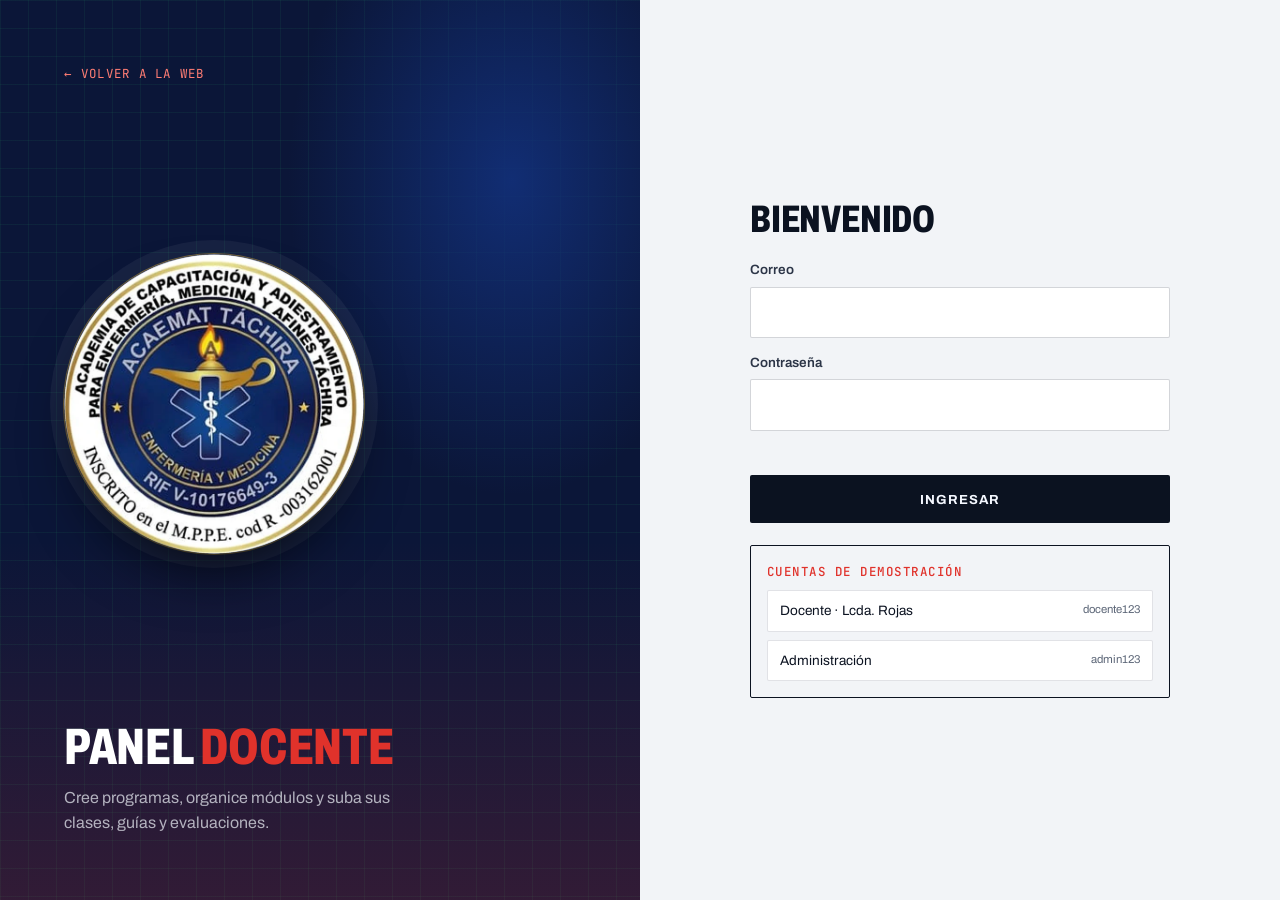
==== commit bad8485e: "Rediseño total: web pública estilo monitor clínico, tema nuevo para aula, panel y certificado Co-Aut" ====
--- a/admin.html
+++ b/admin.html
@@ -8,20 +8,17 @@
   <meta name="robots" content="noindex" />
   <link rel="icon" href="assets/img/favicon.png" />
   <link rel="apple-touch-icon" href="assets/img/apple-touch.png" />
-  <link rel="preconnect" href="https://fonts.googleapis.com" />
-  <link rel="preconnect" href="https://fonts.gstatic.com" crossorigin />
-  <link href="https://fonts.googleapis.com/css2?family=Fraunces:ital,opsz,wght@0,9..144,400;0,9..144,500;0,9..144,600;0,9..144,700;1,9..144,400;1,9..144,500;1,9..144,600&family=Plus+Jakarta+Sans:wght@400;500;600;700;800&display=swap" rel="stylesheet" />
-  <link rel="stylesheet" href="styles.css?v=20261112a" />
-  <link rel="stylesheet" href="app.css?v=20261112a" />
+  <link rel="stylesheet" href="styles.css?v=20261112b" />
+  <link rel="stylesheet" href="app.css?v=20261112b" />
 </head>
 <body class="app">
   <div id="app"><noscript><p style="padding:40px">Active JavaScript para usar el Panel docente.</p></noscript></div>
-  <script defer src="js/config.js?v=20261112a"></script>
-  <script defer src="js/seed.js?v=20261112a"></script>
-  <script defer src="js/store.js?v=20261112a"></script>
-  <script defer src="lib/qrcode.js?v=20261112a"></script>
-  <script defer src="js/cert.js?v=20261112a"></script>
-  <script defer src="js/ui.js?v=20261112a"></script>
-  <script defer src="js/admin.js?v=20261112a"></script>
+  <script defer src="js/config.js?v=20261112b"></script>
+  <script defer src="js/seed.js?v=20261112b"></script>
+  <script defer src="js/store.js?v=20261112b"></script>
+  <script defer src="lib/qrcode.js?v=20261112b"></script>
+  <script defer src="js/cert.js?v=20261112b"></script>
+  <script defer src="js/ui.js?v=20261112b"></script>
+  <script defer src="js/admin.js?v=20261112b"></script>
 </body>
 </html>
--- a/styles.css
+++ b/styles.css
@@ -1,33 +1,40 @@
 /* =========================================================================
    ACAEMAT — Estilos base + sitio público
-   Paleta tomada del escudo ACAEMAT: azul real, oro de la lámpara y blanco clínico.
+   Usado por aula, panel y verificación. La web pública usa site.css.
    ========================================================================= */
+
+/* ---------- Fuentes locales (sin depender de Google Fonts) ---------- */
+@font-face { font-family: "Archivo"; src: url("assets/fonts/archivo-var.woff2") format("woff2"); font-weight: 100 900; font-stretch: 62% 125%; font-style: normal; font-display: swap; }
+@font-face { font-family: "JetBrains Mono"; src: url("assets/fonts/jbmono-400.woff2") format("woff2"); font-weight: 400; font-display: swap; }
+@font-face { font-family: "JetBrains Mono"; src: url("assets/fonts/jbmono-500.woff2") format("woff2"); font-weight: 500; font-display: swap; }
+@font-face { font-family: "JetBrains Mono"; src: url("assets/fonts/jbmono-700.woff2") format("woff2"); font-weight: 700; font-display: swap; }
 
 /* ---------- 1. Tokens ---------- */
 :root {
-  --bg: #EEF2F8;
-  --bg-2: #DFE6F1;
-  --paper: #FAFCFF;
-  --ink: #0D1730;
-  --ink-2: #34405C;
-  --mute: #6B7894;
-  --navy: #1A3586;
+  --bg: #F2F4F7;
+  --bg-2: #E4E8EE;
+  --paper: #FFFFFF;
+  --ink: #0B1220;
+  --ink-2: #2C3547;
+  --mute: #5D6778;
+  --navy: #12307A;
   --navy-2: #12276A;
-  --navy-3: #0A1640;
-  --gold: #B48A3C;
-  --gold-2: #D9B66A;
-  --gold-3: #F0D99A;
+  --navy-3: #0B1638;
+  --gold: #E0322B;
+  --gold-2: #FF6B61;
+  --gold-3: #FFC9C4;
   --line: rgba(13,23,48, .12);
   --line-l: rgba(238,242,248, .14);
   --ok: #2E6B4F;
   --err: #A3262E;
 
-  --f-display: "Fraunces", "Times New Roman", serif;
-  --f-body: "Plus Jakarta Sans", system-ui, -apple-system, "Segoe UI", sans-serif;
+  --f-display: "Archivo", "Arial Narrow", system-ui, sans-serif;
+  --f-mono: "JetBrains Mono", ui-monospace, Consolas, monospace;
+  --f-body: "Archivo", system-ui, -apple-system, "Segoe UI", sans-serif;
 
   --ease-out: cubic-bezier(.16, 1, .3, 1);
   --ease-in-out: cubic-bezier(.65, 0, .35, 1);
-  --r: 18px;
+  --r: 4px;
   --shadow: 0 1px 2px rgba(13,23,48,.06), 0 12px 32px -12px rgba(10,22,64,.22);
   --pad: clamp(20px, 5vw, 72px);
 }
@@ -106,7 +113,7 @@
 
 /* Toasts */
 .toasts { position: fixed; left: 50%; bottom: 24px; transform: translateX(-50%); display: grid; gap: 8px; z-index: 300; pointer-events: none; }
-.toast { background: var(--ink); color: var(--paper); padding: .8em 1.3em; border-radius: 12px; font-size: .92rem; box-shadow: var(--shadow); animation: toastIn .45s var(--ease-out); }
+.toast { background: var(--ink); color: var(--paper); padding: .8em 1.3em; border-radius: 3px; font-size: .92rem; box-shadow: var(--shadow); animation: toastIn .45s var(--ease-out); }
 .toast.ok { background: var(--ok); } .toast.err { background: var(--err); }
 .toast.out { opacity: 0; transform: translateY(8px); transition: .4s var(--ease-out); }
 @keyframes toastIn { from { opacity: 0; transform: translateY(12px); } }
@@ -174,7 +181,7 @@
 .seal-ring text { font: 600 13.5px var(--f-body); letter-spacing: .32em; fill: var(--navy); opacity: .55; }
 .seal-glow { position: absolute; inset: 14%; border-radius: 50%; background: radial-gradient(circle, rgba(240,217,154,.75), rgba(217,182,106,.15) 60%, transparent 72%); filter: blur(18px); }
 .seal-img { position: relative; width: 70%; height: auto; aspect-ratio: 1; border-radius: 50%; box-shadow: 0 40px 80px -30px rgba(10,22,64,.55), 0 0 0 1px rgba(180,138,60,.4), 0 0 0 10px rgba(250,252,255,.6); transition: transform .9s var(--ease-out); will-change: transform; }
-.seal-card { position: absolute; display: flex; align-items: center; gap: 12px; padding: 12px 16px; border-radius: 14px; background: var(--paper); box-shadow: var(--shadow); font-size: .8rem; line-height: 1.25; animation: float 6s var(--ease-in-out) infinite; }
+.seal-card { position: absolute; display: flex; align-items: center; gap: 12px; padding: 12px 16px; border-radius: 3px; background: var(--paper); box-shadow: var(--shadow); font-size: .8rem; line-height: 1.25; animation: float 6s var(--ease-in-out) infinite; }
 .seal-card strong { display: block; font-size: .86rem; }
 .seal-card small { color: var(--mute); }
 .seal-card--a { left: -4%; top: 16%; }
@@ -208,7 +215,7 @@
 
 .course-grid { display: grid; grid-template-columns: repeat(auto-fill, minmax(300px, 1fr)); gap: 22px; }
 .course-card {
-  position: relative; display: flex; flex-direction: column; gap: 16px; padding: 10px 10px 22px; border-radius: var(--r);
+  position: relative; display: flex; flex-direction: column; gap: 16px; padding: 10px 10px 22px; border-radius: 3px;
   background: var(--paper); border: 1px solid var(--line); cursor: pointer;
   transition: transform .6s var(--ease-out), box-shadow .6s var(--ease-out), border-color .3s;
   transform-style: preserve-3d; will-change: transform;
@@ -239,7 +246,7 @@
 .steps h3 { font-family: var(--f-display); font-size: 1.55rem; font-weight: 600; margin-bottom: 4px; }
 .steps p { color: rgba(238,242,248,.72); font-size: .95rem; }
 
-.device { border-radius: 18px; background: #FAFCFF; color: var(--ink); box-shadow: 0 60px 120px -40px rgba(0,0,0,.7), 0 0 0 1px rgba(217,182,106,.3); overflow: hidden; transform: perspective(1400px) rotateY(-8deg) rotateX(4deg); transition: transform 1s var(--ease-out); }
+.device { border-radius: 3px; background: #FAFCFF; color: var(--ink); box-shadow: 0 60px 120px -40px rgba(0,0,0,.7), 0 0 0 1px rgba(217,182,106,.3); overflow: hidden; transform: perspective(1400px) rotateY(-8deg) rotateX(4deg); transition: transform 1s var(--ease-out); }
 .device:hover { transform: perspective(1400px) rotateY(-2deg) rotateX(1deg); }
 .device-bar { display: flex; align-items: center; gap: 6px; padding: 12px 16px; background: var(--bg-2); font-size: .72rem; color: var(--mute); }
 .device-bar i { width: 10px; height: 10px; border-radius: 50%; background: rgba(13,23,48,.18); }
@@ -255,7 +262,7 @@
 .d-main { padding: 22px; display: grid; align-content: start; gap: 10px; }
 .d-tag { font-size: .62rem; letter-spacing: .14em; text-transform: uppercase; color: var(--navy); font-weight: 700; }
 .d-q { font-family: var(--f-display); font-size: 1.35rem; line-height: 1.15; margin-bottom: 6px; }
-.d-o { padding: 10px 12px; border: 1px solid var(--line); border-radius: 10px; font-size: .82rem; }
+.d-o { padding: 10px 12px; border: 1px solid var(--line); border-radius: 3px; font-size: .82rem; }
 .d-o.sel { border-color: var(--navy); background: rgba(26,53,134,.06); color: var(--navy); font-weight: 600; }
 .d-prog { margin-top: 14px; display: grid; gap: 6px; font-size: .7rem; color: var(--mute); }
 .d-prog b { height: 8px; border-radius: 9px; background: var(--bg-2); overflow: hidden; }
@@ -280,11 +287,11 @@
 .enroll-facts li { display: grid; gap: 2px; padding-top: 14px; border-top: 1px solid var(--line); }
 .enroll-facts span { font-size: .75rem; letter-spacing: .12em; text-transform: uppercase; color: var(--mute); }
 .enroll-facts a { color: var(--navy); }
-.enroll-form { position: relative; display: grid; gap: 16px; padding: clamp(24px, 3.4vw, 40px); border-radius: 24px; background: var(--paper); border: 1px solid var(--line); box-shadow: var(--shadow); }
+.enroll-form { position: relative; display: grid; gap: 16px; padding: clamp(24px, 3.4vw, 40px); border-radius: 3px; background: var(--paper); border: 1px solid var(--line); box-shadow: var(--shadow); }
 label { display: grid; gap: 6px; font-size: .84rem; font-weight: 600; color: var(--ink-2); }
 label small { font-weight: 400; color: var(--mute); }
 input, select, textarea {
-  width: 100%; padding: .8em .95em; border-radius: 12px; border: 1px solid rgba(13,23,48,.18); background: #fff; font-size: .96rem; font-weight: 400;
+  width: 100%; padding: .8em .95em; border-radius: 3px; border: 1px solid rgba(13,23,48,.18); background: #fff; font-size: .96rem; font-weight: 400;
   transition: border-color .2s, box-shadow .2s;
 }
 input:focus, select:focus, textarea:focus { outline: none; border-color: var(--navy); box-shadow: 0 0 0 4px rgba(26,53,134,.1); }
@@ -308,7 +315,7 @@
 .foot-note { grid-column: 1 / -1; padding-top: 26px; border-top: 1px solid var(--line-l); font-size: .8rem; color: rgba(238,242,248,.45); }
 
 /* ---------- 13. Diálogo de programa ---------- */
-.course-dialog { width: min(860px, calc(100% - 24px)); max-height: calc(100svh - 40px); padding: 0; border: 0; border-radius: 24px; background: var(--paper); color: var(--ink); box-shadow: 0 50px 120px -30px rgba(0,0,0,.6); }
+.course-dialog { width: min(860px, calc(100% - 24px)); max-height: calc(100svh - 40px); padding: 0; border: 0; border-radius: 3px; background: var(--paper); color: var(--ink); box-shadow: 0 50px 120px -30px rgba(0,0,0,.6); }
 .course-dialog::backdrop { background: rgba(13,23,48,.55); backdrop-filter: blur(4px); -webkit-backdrop-filter: blur(4px); }
 .course-dialog[open] { animation: dlgIn .5s var(--ease-out); }
 @keyframes dlgIn { from { opacity: 0; transform: translateY(24px) scale(.98); } }
@@ -344,7 +351,7 @@
   .enroll-copy { position: static; }
 }
 @media (max-width: 1120px) {
-  .nav-links { position: fixed; top: 72px; left: 0; right: 0; flex-direction: column; gap: 0; padding: 10px; border-radius: 22px; background: var(--paper); box-shadow: var(--shadow); opacity: 0; visibility: hidden; transform: translateY(-8px); transition: .35s var(--ease-out); }
+  .nav-links { position: fixed; top: 72px; left: 0; right: 0; flex-direction: column; gap: 0; padding: 10px; border-radius: 3px; background: var(--paper); box-shadow: var(--shadow); opacity: 0; visibility: hidden; transform: translateY(-8px); transition: .35s var(--ease-out); }
   .nav-links a { padding: 14px 16px; font-size: 1.05rem; }
   .nav.is-open .nav-links { opacity: 1; visibility: visible; transform: none; }
   .nav-burger { display: grid; }
--- a/app.css
+++ b/app.css
@@ -19,9 +19,9 @@
 .tabs button { flex: 1; padding: .6em 1em; border: 0; border-radius: 99px; background: transparent; cursor: pointer; font-weight: 600; color: var(--ink-2); }
 .tabs button[aria-selected="true"] { background: var(--paper); color: var(--navy); box-shadow: 0 2px 8px rgba(13,23,48,.1); }
 .auth-form { display: grid; gap: 14px; }
-.demo-accounts { display: grid; gap: 8px; padding: 16px; border-radius: 16px; border: 1px dashed rgba(180,138,60,.6); background: rgba(217,182,106,.08); }
+.demo-accounts { display: grid; gap: 8px; padding: 16px; border-radius: 3px; border: 1px dashed rgba(180,138,60,.6); background: rgba(217,182,106,.08); }
 .demo-accounts p { font-size: .78rem; letter-spacing: .12em; text-transform: uppercase; font-weight: 700; color: var(--gold); }
-.demo-accounts button { display: flex; justify-content: space-between; gap: 10px; text-align: left; padding: .65em .9em; border-radius: 10px; border: 1px solid var(--line); background: var(--paper); cursor: pointer; font-size: .85rem; transition: border-color .2s; }
+.demo-accounts button { display: flex; justify-content: space-between; gap: 10px; text-align: left; padding: .65em .9em; border-radius: 3px; border: 1px solid var(--line); background: var(--paper); cursor: pointer; font-size: .85rem; transition: border-color .2s; }
 .demo-accounts button:hover { border-color: var(--navy); }
 .demo-accounts small { color: var(--mute); }
 .form-err { color: var(--err); font-size: .88rem; min-height: 1.2em; }
@@ -33,7 +33,7 @@
 .side-brand img { width: 42px; height: 42px; border-radius: 50%; }
 .side-brand strong { display: block; font-family: var(--f-display); font-size: 1.35rem; letter-spacing: .06em; color: var(--gold-2); line-height: 1; }
 .side-brand small { font-size: .68rem; letter-spacing: .14em; text-transform: uppercase; }
-.side a.nl, .side button.nl { display: flex; align-items: center; gap: 12px; padding: .75em .9em; border-radius: 12px; border: 0; background: transparent; color: inherit; text-decoration: none; font-size: .93rem; font-weight: 500; cursor: pointer; width: 100%; text-align: left; transition: background .2s, color .2s; }
+.side a.nl, .side button.nl { display: flex; align-items: center; gap: 12px; padding: .75em .9em; border-radius: 3px; border: 0; background: transparent; color: inherit; text-decoration: none; font-size: .93rem; font-weight: 500; cursor: pointer; width: 100%; text-align: left; transition: background .2s, color .2s; }
 .side .nl:hover { background: rgba(238,242,248,.07); color: var(--paper); }
 .side .nl.on { background: rgba(217,182,106,.16); color: var(--gold-3); }
 .side .nl .ico { width: 19px; height: 19px; stroke-width: 3.4; }
@@ -54,7 +54,7 @@
 
 /* ---------- Tarjetas ---------- */
 .grid-cards { display: grid; grid-template-columns: repeat(auto-fill, minmax(280px, 1fr)); gap: 20px; }
-.mc { display: flex; flex-direction: column; gap: 14px; padding: 10px 10px 18px; border-radius: var(--r); background: var(--paper); border: 1px solid var(--line); text-decoration: none; transition: transform .45s var(--ease-out), box-shadow .45s var(--ease-out); }
+.mc { display: flex; flex-direction: column; gap: 14px; padding: 10px 10px 18px; border-radius: 3px; background: var(--paper); border: 1px solid var(--line); text-decoration: none; transition: transform .45s var(--ease-out), box-shadow .45s var(--ease-out); }
 .mc:hover { transform: translateY(-4px); box-shadow: var(--shadow); }
 .mc h3 { font-family: var(--f-display); font-size: 1.45rem; line-height: 1.08; padding: 0 8px; }
 .mc .mc-foot { padding: 0 8px; display: grid; gap: 8px; margin-top: auto; }
@@ -66,14 +66,14 @@
 .pill.navy { background: rgba(26,53,134,.1); color: var(--navy); }
 .pill.gold { background: rgba(217,182,106,.25); color: #7A5A1D; }
 
-.empty { padding: 48px 24px; border-radius: var(--r); border: 1px dashed rgba(13,23,48,.2); text-align: center; display: grid; gap: 12px; justify-items: center; color: var(--ink-2); }
+.empty { padding: 48px 24px; border-radius: 3px; border: 1px dashed rgba(13,23,48,.2); text-align: center; display: grid; gap: 12px; justify-items: center; color: var(--ink-2); }
 .empty .ico { width: 46px; height: 46px; color: var(--gold); }
 .empty h3 { font-family: var(--f-display); font-size: 1.7rem; }
 
-.panel { background: var(--paper); border: 1px solid var(--line); border-radius: var(--r); padding: clamp(18px, 2.4vw, 28px); }
+.panel { background: var(--paper); border: 1px solid var(--line); border-radius: 3px; padding: clamp(18px, 2.4vw, 28px); }
 .panel h2 { font-family: var(--f-display); font-size: 1.7rem; line-height: 1.05; margin-bottom: 14px; }
 .stats { display: grid; grid-template-columns: repeat(auto-fit, minmax(180px, 1fr)); gap: 16px; margin-bottom: 26px; }
-.stat { padding: 20px; border-radius: var(--r); background: var(--paper); border: 1px solid var(--line); display: grid; gap: 6px; }
+.stat { padding: 20px; border-radius: 3px; background: var(--paper); border: 1px solid var(--line); display: grid; gap: 6px; }
 .stat b { font-family: var(--f-display); font-size: 2.6rem; line-height: 1; color: var(--navy); font-weight: 600; }
 .stat span { font-size: .84rem; color: var(--mute); }
 
@@ -85,18 +85,18 @@
 .course-hero .actions { display: flex; flex-wrap: wrap; gap: 10px; margin-top: 22px; }
 
 .player { display: grid; grid-template-columns: 320px 1fr; gap: 24px; align-items: start; }
-.syl { position: sticky; top: 20px; max-height: calc(100svh - 40px); overflow: auto; background: var(--paper); border: 1px solid var(--line); border-radius: var(--r); padding: 18px 12px; }
+.syl { position: sticky; top: 20px; max-height: calc(100svh - 40px); overflow: auto; background: var(--paper); border: 1px solid var(--line); border-radius: 3px; padding: 18px 12px; }
 .syl-head { padding: 0 8px 14px; border-bottom: 1px solid var(--line); margin-bottom: 8px; display: grid; gap: 8px; }
 .syl-head strong { font-family: var(--f-display); font-size: 1.25rem; line-height: 1.1; }
 .syl-mod { font-size: .68rem; letter-spacing: .14em; text-transform: uppercase; color: var(--mute); font-weight: 700; padding: 14px 8px 6px; }
-.syl a { display: grid; grid-template-columns: 18px 1fr auto; align-items: start; gap: 10px; padding: 9px 8px; border-radius: 10px; text-decoration: none; font-size: .88rem; line-height: 1.3; color: var(--ink-2); }
+.syl a { display: grid; grid-template-columns: 18px 1fr auto; align-items: start; gap: 10px; padding: 9px 8px; border-radius: 3px; text-decoration: none; font-size: .88rem; line-height: 1.3; color: var(--ink-2); }
 .syl a:hover { background: var(--bg); }
 .syl a.on { background: rgba(26,53,134,.08); color: var(--navy); font-weight: 600; }
 .syl a .chk { width: 16px; height: 16px; margin-top: 1px; border-radius: 50%; border: 1.5px solid rgba(13,23,48,.28); display: grid; place-items: center; font-size: 10px; color: #fff; }
 .syl a.done .chk { background: var(--ok); border-color: var(--ok); }
 .syl a small { color: var(--mute); font-weight: 400; font-size: .72rem; white-space: nowrap; }
 
-.lesson { background: var(--paper); border: 1px solid var(--line); border-radius: var(--r); overflow: hidden; }
+.lesson { background: var(--paper); border: 1px solid var(--line); border-radius: 3px; overflow: hidden; }
 .lesson-head { padding: clamp(20px, 3vw, 34px) clamp(20px, 3vw, 40px) 0; display: grid; gap: 8px; }
 .lesson-head h1 { font-family: var(--f-display); font-size: clamp(1.9rem, 3.2vw, 2.7rem); line-height: 1.02; }
 .lesson-body { padding: 20px clamp(20px, 3vw, 40px) 30px; }
@@ -107,7 +107,7 @@
 .prose ul { margin: 0 0 1.2em; padding-left: 1.2em; display: grid; gap: .35em; }
 .prose li::marker { color: var(--gold); }
 .prose strong { color: var(--ink); }
-.media { position: relative; aspect-ratio: 16 / 9; background: var(--navy-3); border-radius: 14px; overflow: hidden; margin-bottom: 22px; }
+.media { position: relative; aspect-ratio: 16 / 9; background: var(--navy-3); border-radius: 3px; overflow: hidden; margin-bottom: 22px; }
 .media iframe, .media video { position: absolute; inset: 0; width: 100%; height: 100%; border: 0; }
 .media.doc { aspect-ratio: 4 / 5; max-height: 80svh; background: var(--bg-2); }
 .media-empty { position: absolute; inset: 0; display: grid; place-content: center; justify-items: center; gap: 12px; text-align: center; color: rgba(238,242,248,.75); padding: 20px; }
@@ -120,12 +120,12 @@
 .quiz { display: grid; gap: 22px; max-width: 70ch; }
 .q { display: grid; gap: 10px; }
 .q > p { font-weight: 600; font-size: 1.02rem; }
-.q label { display: flex; align-items: center; gap: 12px; padding: .8em 1em; border-radius: 12px; border: 1px solid var(--line); font-weight: 500; cursor: pointer; transition: border-color .2s, background .2s; }
+.q label { display: flex; align-items: center; gap: 12px; padding: .8em 1em; border-radius: 3px; border: 1px solid var(--line); font-weight: 500; cursor: pointer; transition: border-color .2s, background .2s; }
 .q label:hover { border-color: rgba(26,53,134,.4); }
 .q input { width: auto; accent-color: var(--navy); }
 .q label.right { border-color: var(--ok); background: rgba(46,107,79,.08); }
 .q label.wrong { border-color: var(--err); background: rgba(163,38,46,.06); }
-.score { padding: 16px 20px; border-radius: 14px; font-weight: 600; }
+.score { padding: 16px 20px; border-radius: 3px; font-weight: 600; }
 .score.pass { background: rgba(46,107,79,.1); color: var(--ok); }
 .score.fail { background: rgba(163,38,46,.08); color: var(--err); }
 
@@ -210,7 +210,7 @@
 .tag-ok { background: rgba(46,107,79,.12); color: var(--ok); } .tag-bad { background: rgba(163,38,46,.1); color: var(--err); }
 
 /* ---------- Tablas y formularios del panel ---------- */
-.table-wrap { overflow-x: auto; border-radius: var(--r); border: 1px solid var(--line); background: var(--paper); }
+.table-wrap { overflow-x: auto; border-radius: 3px; border: 1px solid var(--line); background: var(--paper); }
 table { width: 100%; border-collapse: collapse; font-size: .9rem; }
 th { text-align: left; font-size: .72rem; letter-spacing: .12em; text-transform: uppercase; color: var(--mute); padding: 14px 16px; border-bottom: 1px solid var(--line); background: var(--bg); white-space: nowrap; }
 td { padding: 14px 16px; border-bottom: 1px solid var(--line); vertical-align: middle; }
@@ -218,7 +218,7 @@
 td .who { display: flex; align-items: center; gap: 10px; }
 td .who small { display: block; color: var(--mute); }
 .row-actions { display: flex; gap: 6px; justify-content: flex-end; flex-wrap: wrap; }
-.icon-btn { width: 34px; height: 34px; border-radius: 10px; border: 1px solid var(--line); background: var(--paper); cursor: pointer; display: grid; place-items: center; color: var(--ink-2); transition: .2s; font-size: .95rem; }
+.icon-btn { width: 34px; height: 34px; border-radius: 3px; border: 1px solid var(--line); background: var(--paper); cursor: pointer; display: grid; place-items: center; color: var(--ink-2); transition: .2s; font-size: .95rem; }
 .icon-btn:hover { border-color: var(--navy); color: var(--navy); }
 .icon-btn.danger:hover { border-color: var(--err); color: var(--err); }
 .toolbar { display: flex; flex-wrap: wrap; gap: 10px; align-items: center; margin-bottom: 18px; }
@@ -226,7 +226,7 @@
 
 .editor { display: grid; grid-template-columns: 380px 1fr; gap: 24px; align-items: start; }
 .form-grid { display: grid; gap: 14px; }
-.switch { display: flex; align-items: center; justify-content: space-between; gap: 12px; padding: .75em 1em; border-radius: 12px; border: 1px solid var(--line); background: #fff; }
+.switch { display: flex; align-items: center; justify-content: space-between; gap: 12px; padding: .75em 1em; border-radius: 3px; border: 1px solid var(--line); background: #fff; }
 .switch input { width: 42px; height: 24px; appearance: none; -webkit-appearance: none; border-radius: 99px; background: var(--bg-2); position: relative; cursor: pointer; padding: 0; border: 0; transition: background .2s; }
 .switch input::after { content: ""; position: absolute; top: 3px; left: 3px; width: 18px; height: 18px; border-radius: 50%; background: #fff; box-shadow: 0 1px 3px rgba(0,0,0,.2); transition: transform .25s var(--ease-out); }
 .switch input:checked { background: var(--ok); }
@@ -235,18 +235,18 @@
 .swatches button { width: 30px; height: 30px; border-radius: 50%; border: 2px solid transparent; cursor: pointer; box-shadow: inset 0 0 0 2px #fff; }
 .swatches button[aria-pressed="true"] { border-color: var(--ink); }
 .icons-pick { display: flex; gap: 6px; flex-wrap: wrap; }
-.icons-pick button { width: 40px; height: 40px; border-radius: 10px; border: 1px solid var(--line); background: #fff; cursor: pointer; display: grid; place-items: center; color: var(--ink-2); }
+.icons-pick button { width: 40px; height: 40px; border-radius: 3px; border: 1px solid var(--line); background: #fff; cursor: pointer; display: grid; place-items: center; color: var(--ink-2); }
 .icons-pick button[aria-pressed="true"] { border-color: var(--navy); color: var(--navy); background: rgba(26,53,134,.06); }
 .cover-up { display: flex; gap: 8px; align-items: center; flex-wrap: wrap; }
 
-.mod { border: 1px solid var(--line); border-radius: 16px; background: #fff; margin-bottom: 14px; overflow: hidden; }
+.mod { border: 1px solid var(--line); border-radius: 3px; background: #fff; margin-bottom: 14px; overflow: hidden; }
 .mod-head { display: flex; align-items: center; gap: 10px; padding: 12px 14px; background: var(--bg); border-bottom: 1px solid var(--line); }
 .mod-head .n { font-family: var(--f-display); font-size: 1.3rem; color: var(--gold); width: 26px; }
 .mod-head input { border: 0; background: transparent; font-weight: 700; padding: .3em .4em; }
 .mod-head input:focus { background: #fff; box-shadow: none; }
 .les { display: flex; align-items: center; gap: 12px; padding: 10px 14px; border-bottom: 1px solid var(--line); font-size: .9rem; }
 .les:last-of-type { border-bottom: 0; }
-.les .k { flex: none; width: 34px; height: 34px; border-radius: 10px; display: grid; place-items: center; background: var(--bg); color: var(--navy); font-size: .7rem; font-weight: 700; }
+.les .k { flex: none; width: 34px; height: 34px; border-radius: 3px; display: grid; place-items: center; background: var(--bg); color: var(--navy); font-size: .7rem; font-weight: 700; }
 .les .t { flex: 1; min-width: 0; }
 .les .t strong { display: block; font-weight: 600; white-space: nowrap; overflow: hidden; text-overflow: ellipsis; }
 .les .t small { color: var(--mute); }
@@ -254,7 +254,7 @@
 .add-les button { font-size: .8rem; padding: .45em .9em; border-radius: 99px; border: 1px dashed rgba(26,53,134,.4); background: transparent; color: var(--navy); cursor: pointer; font-weight: 600; }
 .add-les button:hover { background: rgba(26,53,134,.06); }
 
-.modal { width: min(720px, calc(100% - 24px)); max-height: calc(100svh - 32px); border: 0; border-radius: 22px; padding: 0; background: var(--paper); color: var(--ink); box-shadow: 0 50px 120px -30px rgba(0,0,0,.6); }
+.modal { width: min(720px, calc(100% - 24px)); max-height: calc(100svh - 32px); border: 0; border-radius: 3px; padding: 0; background: var(--paper); color: var(--ink); box-shadow: 0 50px 120px -30px rgba(0,0,0,.6); }
 .modal::backdrop { background: rgba(13,23,48,.55); }
 .modal[open] { animation: dlgIn .45s var(--ease-out); }
 .modal-head { display: flex; justify-content: space-between; align-items: center; gap: 10px; padding: 20px 24px; border-bottom: 1px solid var(--line); }
@@ -262,11 +262,11 @@
 .modal-body { padding: 22px 24px; display: grid; gap: 14px; }
 .modal-foot { display: flex; justify-content: flex-end; gap: 10px; padding: 16px 24px; border-top: 1px solid var(--line); background: var(--bg); }
 .hint { font-size: .8rem; color: var(--mute); font-weight: 400; }
-.file-drop { display: grid; gap: 8px; justify-items: center; padding: 22px; border-radius: 14px; border: 1.5px dashed rgba(180,138,60,.6); background: rgba(217,182,106,.06); text-align: center; font-weight: 500; cursor: pointer; transition: background .2s; }
+.file-drop { display: grid; gap: 8px; justify-items: center; padding: 22px; border-radius: 3px; border: 1.5px dashed rgba(180,138,60,.6); background: rgba(217,182,106,.06); text-align: center; font-weight: 500; cursor: pointer; transition: background .2s; }
 .file-drop:hover, .file-drop.drag { background: rgba(217,182,106,.16); }
 .file-drop input { display: none; }
 .file-drop .ico { width: 34px; height: 34px; color: var(--gold); }
-.qb { border: 1px solid var(--line); border-radius: 14px; padding: 14px; display: grid; gap: 8px; background: #fff; }
+.qb { border: 1px solid var(--line); border-radius: 3px; padding: 14px; display: grid; gap: 8px; background: #fff; }
 .qb-opt { display: flex; gap: 8px; align-items: center; }
 .qb-opt input[type=radio] { width: auto; accent-color: var(--ok); }
 
@@ -325,20 +325,20 @@
 .verify-top small { font-size: .7rem; letter-spacing: .14em; text-transform: uppercase; color: var(--mute); }
 .verify-top a { margin-left: auto; }
 .verify-main { width: min(1040px, 100%); margin: 0 auto; align-content: start; padding: clamp(24px, 5vw, 56px) clamp(14px, 4vw, 32px); display: grid; gap: 28px; }
-.verdict { display: grid; grid-template-columns: auto 1fr; gap: 20px; align-items: center; padding: clamp(20px, 3vw, 30px); border-radius: 22px; background: var(--paper); border: 1px solid var(--line); box-shadow: var(--shadow); }
+.verdict { display: grid; grid-template-columns: auto 1fr; gap: 20px; align-items: center; padding: clamp(20px, 3vw, 30px); border-radius: 3px; background: var(--paper); border: 1px solid var(--line); box-shadow: var(--shadow); }
 .verdict .mark { width: 64px; height: 64px; border-radius: 50%; display: grid; place-items: center; color: #fff; font-size: 1.9rem; font-weight: 700; }
 .verdict.ok { border-color: rgba(46,107,79,.35); } .verdict.ok .mark { background: var(--ok); }
 .verdict.bad { border-color: rgba(163,38,46,.35); } .verdict.bad .mark { background: var(--err); }
 .verdict.none .mark { background: var(--gold); }
 .verdict h1 { font-family: var(--f-display); font-size: clamp(1.8rem, 3.4vw, 2.6rem); line-height: 1; }
 .verdict p { color: var(--ink-2); margin-top: 6px; }
-.facts { display: grid; grid-template-columns: repeat(auto-fit, minmax(200px, 1fr)); gap: 0; border: 1px solid var(--line); border-radius: 18px; overflow: hidden; background: var(--paper); }
+.facts { display: grid; grid-template-columns: repeat(auto-fit, minmax(200px, 1fr)); gap: 0; border: 1px solid var(--line); border-radius: 3px; overflow: hidden; background: var(--paper); }
 .facts div { padding: 16px 18px; border-bottom: 1px solid var(--line); border-right: 1px solid var(--line); display: grid; gap: 4px; }
 .facts span { font-size: .7rem; letter-spacing: .14em; text-transform: uppercase; color: var(--mute); font-weight: 700; }
 .facts strong { font-size: 1.02rem; }
 .verify-foot { padding: 22px var(--pad); text-align: center; font-size: .82rem; color: var(--mute); border-top: 1px solid var(--line); }
 
-.lookup { display: grid; gap: 12px; text-align: center; justify-items: center; padding: clamp(24px, 4vw, 44px) clamp(18px, 4vw, 40px); border-radius: 24px; background: var(--navy-3); color: var(--paper); position: relative; overflow: hidden; }
+.lookup { display: grid; gap: 12px; text-align: center; justify-items: center; padding: clamp(24px, 4vw, 44px) clamp(18px, 4vw, 40px); border-radius: 3px; background: var(--navy-3); color: var(--paper); position: relative; overflow: hidden; }
 .lookup::before { content: ""; position: absolute; inset: 0; background: radial-gradient(60% 80% at 80% 0%, rgba(26,53,134,.95), transparent 70%), radial-gradient(50% 70% at 0% 100%, rgba(180,138,60,.22), transparent 70%); }
 .lookup > * { position: relative; }
 .lookup .eyebrow { color: var(--gold-2); }
@@ -349,3 +349,76 @@
 .lookup-form .btn { background: linear-gradient(135deg, var(--gold-2), var(--gold)); color: var(--navy-3); }
 .sr { position: absolute !important; width: 1px; height: 1px; overflow: hidden; clip: rect(0 0 0 0); }
 @media (max-width: 560px) { .lookup-form { flex-direction: column; } }
+
+/* =========================================================================
+   ACAEMAT Táchira — Tema "monitor clínico" para aula, panel y verificación
+   ========================================================================= */
+h1, h2, h3, .auth-art h1, .auth-box h2, .side-brand strong, .topbar strong { font-family: var(--f-display); }
+.auth-art h1, .auth-box h2, .page-title, .main h1, .main h2 { font-weight: 800; font-stretch: 70%; font-variation-settings: "wdth" 70; text-transform: uppercase; letter-spacing: -.005em; line-height: .92; }
+em { font-style: normal; color: var(--gold); }
+.btn { border-radius: 2px; text-transform: uppercase; letter-spacing: .07em; font-size: .82rem; font-weight: 700; }
+.btn::after { background: linear-gradient(110deg, transparent 30%, rgba(255,255,255,.25) 50%, transparent 70%); }
+.btn:hover { transform: none; box-shadow: none; }
+.btn-navy { --bgc: var(--ink); }
+.btn-navy:hover { --bgc: var(--gold); }
+.btn-gold { --bgc: var(--gold); --fg: #fff; background: var(--gold); }
+.btn-line { border-color: var(--ink); border-width: 1.5px; }
+.eyebrow { font-family: var(--f-mono); font-weight: 500; letter-spacing: .14em; color: var(--gold); }
+input, select, textarea { border-radius: 2px !important; }
+
+/* Acceso */
+.auth-art { background: var(--navy-3); background-image: linear-gradient(rgba(59,240,122,.06) 1px, transparent 1px), linear-gradient(90deg, rgba(59,240,122,.06) 1px, transparent 1px); background-size: 28px 28px; }
+.auth-art::before { background: radial-gradient(50% 50% at 80% 20%, rgba(18,48,122,.9), transparent 70%), linear-gradient(0deg, rgba(224,50,43,.18), transparent 40%); }
+.auth-art .back { font-family: var(--f-mono); font-size: .78rem; letter-spacing: .1em; text-transform: uppercase; color: #FF7D74; }
+.auth-seal { animation: none; box-shadow: 0 30px 60px -20px rgba(0,0,0,.8), 0 0 0 1px rgba(201,162,58,.5), 0 0 0 14px rgba(255,255,255,.05); }
+.tabs { border-radius: 2px; border: 1.5px solid var(--ink); padding: 0; gap: 0; background: var(--paper); }
+.tabs button { border-radius: 0; text-transform: uppercase; font-size: .8rem; letter-spacing: .08em; }
+.tabs button[aria-selected="true"] { background: var(--ink); color: #fff; box-shadow: none; }
+.demo-accounts { border-radius: 2px; border: 1.5px solid var(--ink); background: var(--bg); }
+.demo-accounts p { font-family: var(--f-mono); font-weight: 500; color: var(--gold); }
+.demo-accounts button { border-radius: 2px; }
+
+/* Barra lateral clara con acento rojo */
+.side { background: var(--paper); color: var(--ink-2); border-right: 1px solid var(--line); }
+.side-brand strong { color: var(--ink); font-weight: 800; font-stretch: 115%; font-variation-settings: "wdth" 115; letter-spacing: .06em; font-size: 1.2rem; }
+.side-brand small { font-family: var(--f-mono); color: var(--gold); }
+.side a.nl, .side button.nl { border-radius: 0; border-left: 3px solid transparent; }
+.side .nl:hover { background: var(--bg); color: var(--ink); }
+.side .nl.on { background: var(--bg); color: var(--ink); border-left-color: var(--gold); font-weight: 700; }
+.side .nl .count { border-radius: 2px; background: var(--gold); color: #fff; }
+
+/* Certificado: franja de verificación a la derecha, cinta roja superior */
+.cx { border-radius: 0; }
+.cx-front { grid-template-columns: 1fr 27%; }
+.cx-side { order: 2; background: var(--bg) !important; color: var(--ink-2) !important; border-left: 1px solid var(--line); }
+.cx-side::before { display: none !important; }
+.cx-side::after { left: 0; right: auto; width: calc(var(--u) * .45); background: var(--gold) !important; }
+.cx-brand strong { color: var(--ink); font-weight: 800; font-stretch: 110%; font-variation-settings: "wdth" 110; letter-spacing: .1em; }
+.cx-brand span { color: var(--ink-2); font-family: var(--f-mono); letter-spacing: .04em; }
+.cx-brand img { box-shadow: 0 0 0 calc(var(--u) * .3) rgba(11,18,32,.12); }
+.cx-qr { border-radius: 0; border: 1px solid var(--line); }
+.cx-verify code { color: var(--gold); font-family: var(--f-mono); }
+.cx-legal { color: var(--mute); font-family: var(--f-mono); }
+.cx-main { order: 1; border-top: calc(var(--u) * .9) solid var(--navy-3); }
+.cx-head { border-bottom: 2px solid var(--ink); }
+.cx-kicker { font-family: var(--f-mono); font-weight: 500; letter-spacing: .2em; }
+.cx-kicker::before { content: "✚"; width: auto; height: auto; background: none; color: var(--gold); }
+.cx-no { font-family: var(--f-mono); }
+.cx-name { font-weight: 800; font-stretch: 70%; font-variation-settings: "wdth" 70; text-transform: uppercase; letter-spacing: -.005em; }
+.cx-ci { color: var(--gold); font-family: var(--f-mono); font-weight: 500; }
+.cx-course { font-style: normal; font-weight: 700; color: var(--navy); }
+.cx-water { filter: grayscale(1); opacity: .05; }
+.cx-facts { border-top: 2px solid var(--ink); }
+.cx-facts dt, .cx-summary dt { font-family: var(--f-mono); font-weight: 500; }
+.cx-back::before { background: var(--gold); width: calc(var(--u) * .45); }
+.cx-bhead { border-bottom: 2px solid var(--ink); }
+.cx-bhead h3 { font-weight: 800; font-stretch: 70%; font-variation-settings: "wdth" 70; text-transform: uppercase; }
+.cx-summary dd { font-family: var(--f-mono); font-weight: 500; }
+.cx-mn { font-family: var(--f-mono); color: var(--gold); font-weight: 500; }
+.cx-modules ul li::before { border-radius: 0; background: var(--gold); }
+.cx-approval { border-radius: 0; background: var(--bg); color: var(--ink-2); border-left: 3px solid var(--gold); }
+.lookup { background: var(--navy-3); background-image: linear-gradient(rgba(59,240,122,.06) 1px, transparent 1px), linear-gradient(90deg, rgba(59,240,122,.06) 1px, transparent 1px); background-size: 26px 26px; }
+.lookup::before { background: linear-gradient(0deg, rgba(224,50,43,.2), transparent 45%); }
+.lookup h1 { font-weight: 800; font-stretch: 70%; font-variation-settings: "wdth" 70; text-transform: uppercase; line-height: .92; font-size: clamp(2.2rem, 4.6vw, 3.6rem); }
+.lookup .eyebrow { color: #FF7D74; }
+.gold { background: none !important; -webkit-text-fill-color: currentColor; color: var(--gold) !important; }
